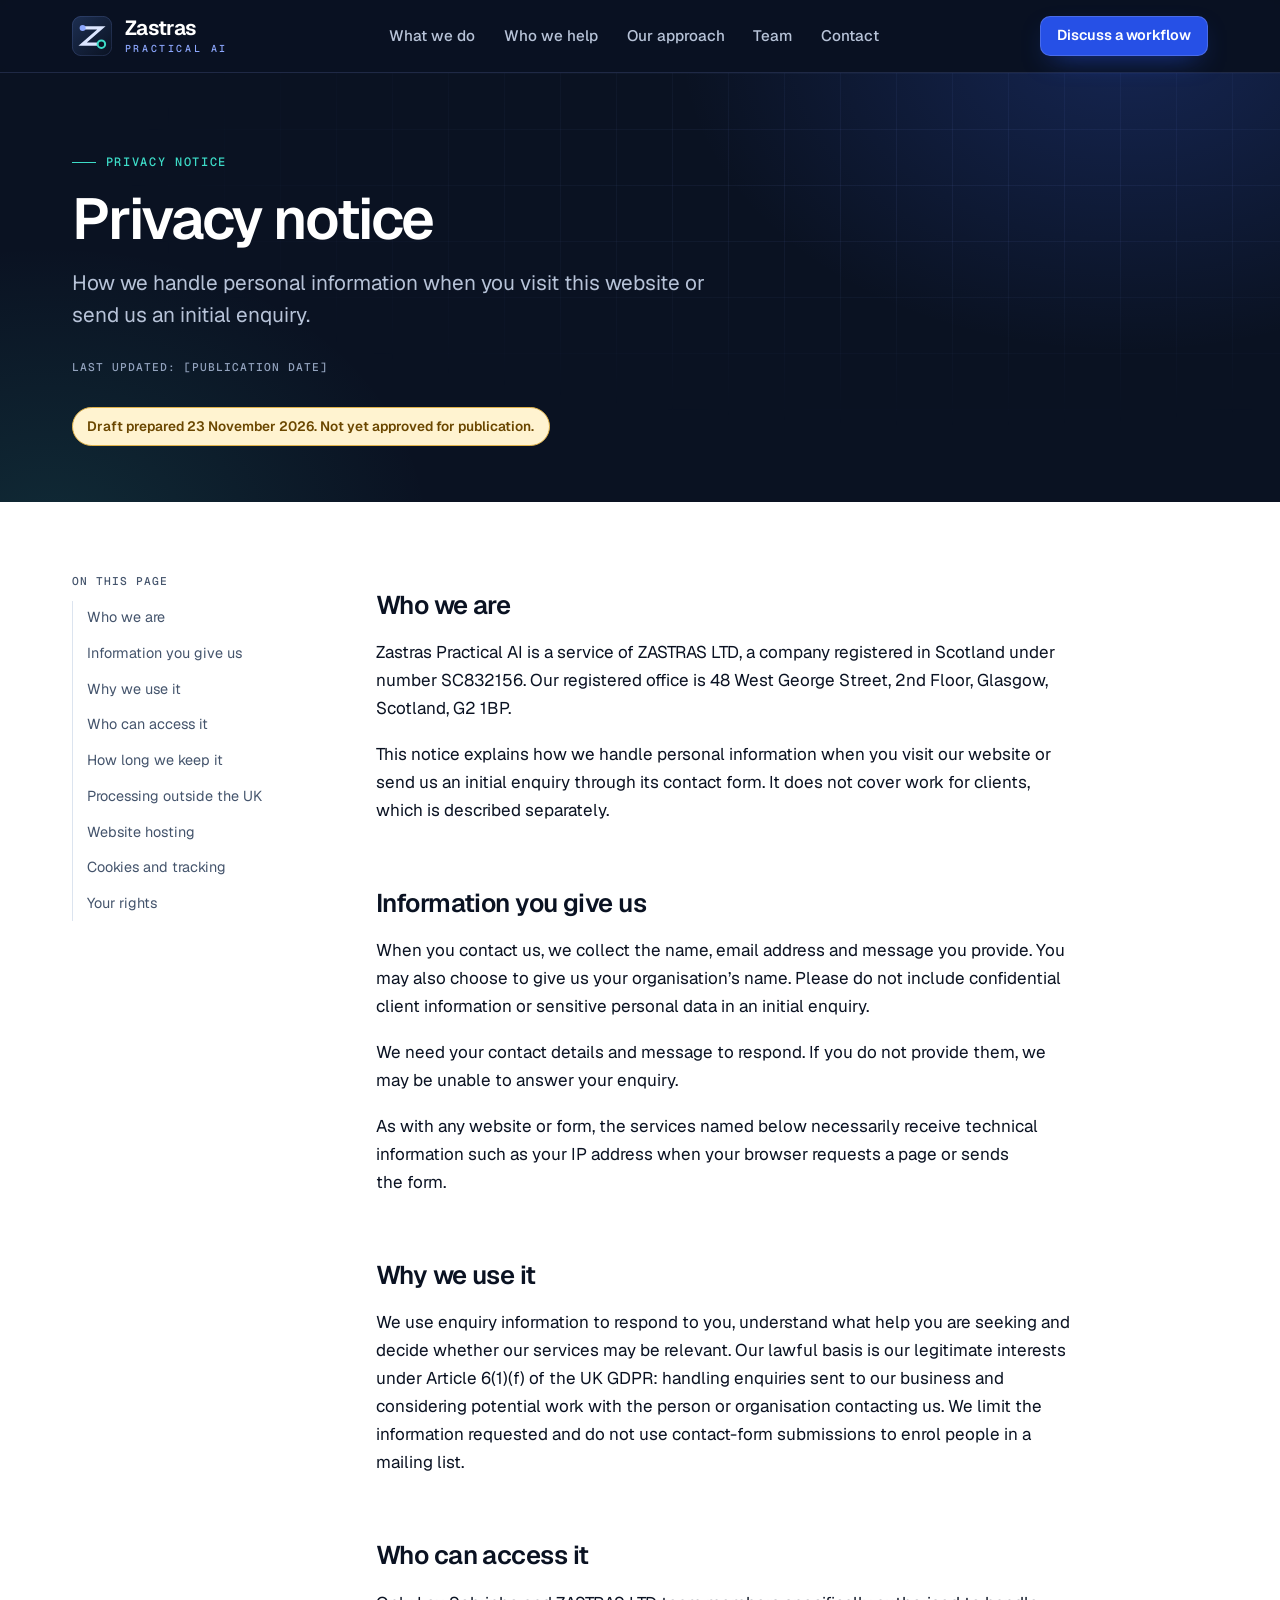
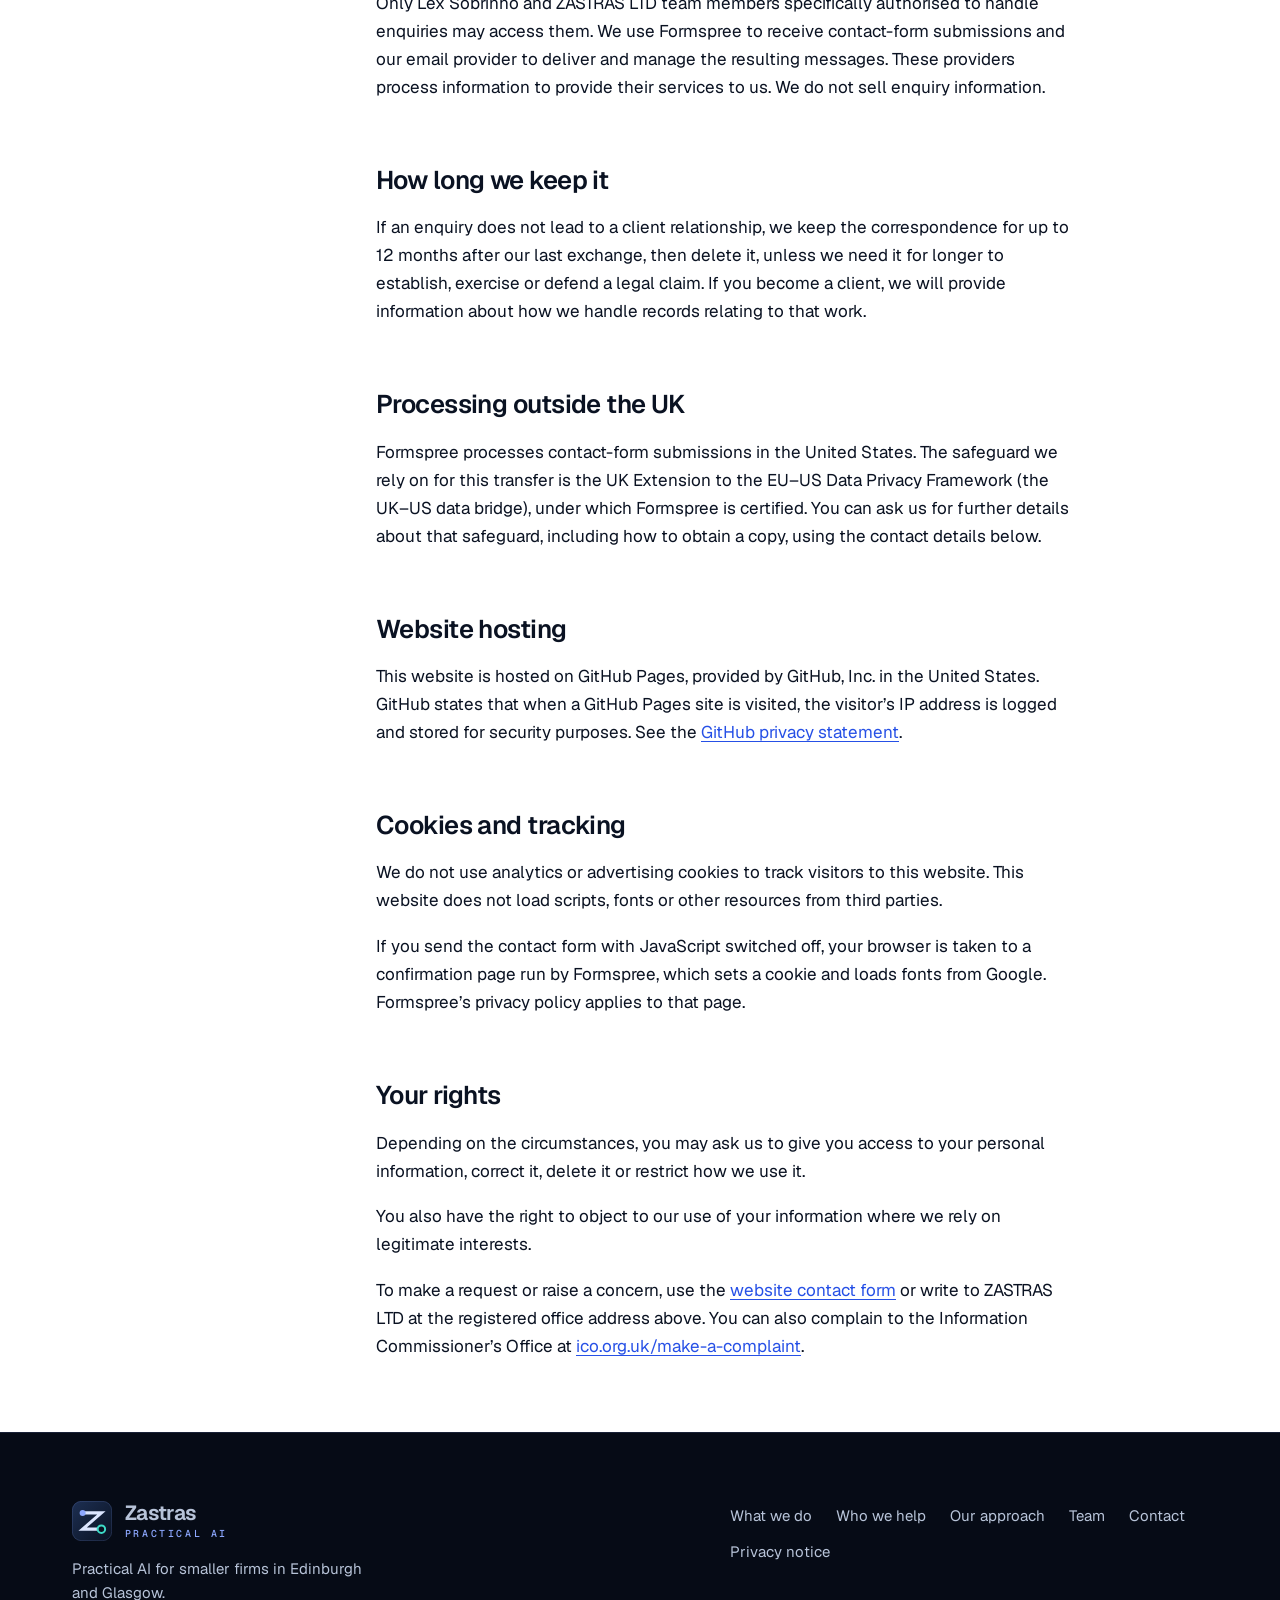
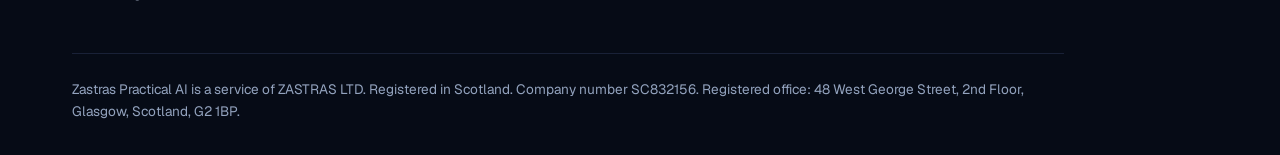
==== site/privacy/index.html @ ea581199 "Privacy notice: remove the review boxes after owner approval The owner approved the website-hosting " ====
<!doctype html>
<html lang="en-GB">
<head>
  <meta charset="utf-8">
  <meta name="viewport" content="width=device-width, initial-scale=1">
  <title>Privacy notice | Zastras Practical AI</title>
  <meta name="description" content="How ZASTRAS LTD, trading as Zastras Practical AI, handles personal information when you visit this website or send an enquiry.">
  <link rel="canonical" href="https://zastras.uk/privacy/">

  <!-- PREVIEW-NOINDEX: temporary. Delete this line (and its twin in ../index.html) at launch. See docs/CUTOVER.md. -->
  <meta name="robots" content="noindex, nofollow">

  <meta name="referrer" content="strict-origin-when-cross-origin">
  <meta name="theme-color" content="#0a1222">

  <link rel="icon" href="../assets/img/favicon.svg" type="image/svg+xml">
  <link rel="icon" href="../favicon.ico" sizes="32x32">
  <link rel="apple-touch-icon" href="../assets/img/apple-touch-icon.png">

  <meta property="og:type" content="website">
  <meta property="og:site_name" content="Zastras Practical AI">
  <meta property="og:locale" content="en_GB">
  <meta property="og:title" content="Privacy notice | Zastras Practical AI">
  <meta property="og:description" content="How we handle the details you send through the website contact form.">
  <meta property="og:url" content="https://zastras.uk/privacy/">
  <meta property="og:image" content="https://zastras.uk/assets/img/og-image.png">
  <meta property="og:image:width" content="1200">
  <meta property="og:image:height" content="630">
  <meta property="og:image:alt" content="Zastras Practical AI: AI that earns its place in your business.">
  <meta name="twitter:card" content="summary_large_image">

  <link rel="preload" href="../assets/fonts/geist-latin-wght.woff2" as="font" type="font/woff2" crossorigin>
  <link rel="stylesheet" href="../assets/css/main.css">
  <script>document.documentElement.classList.add("js");</script>
  <script src="../assets/js/main.js" defer></script>
</head>
<body>
  <svg width="0" height="0" style="position:absolute" aria-hidden="true" focusable="false">
    <defs>
      <linearGradient id="zp-tile" x1="0" y1="0" x2="1" y2="1">
        <stop offset="0" stop-color="#1D2F52"/>
        <stop offset="1" stop-color="#0A1222"/>
      </linearGradient>
    </defs>
    <symbol id="zp-mark" viewBox="0 0 64 64">
      <rect width="64" height="64" rx="15" fill="url(#zp-tile)"/>
      <rect x=".5" y=".5" width="63" height="63" rx="14.5" fill="none" stroke="#8DA8FF" stroke-opacity=".28"/>
      <path d="M17 19H47L17 45H47" fill="none" stroke="#DCE6FF" stroke-width="5" stroke-linejoin="miter"/>
      <circle cx="17" cy="19" r="4.8" fill="#8DA8FF"/>
      <circle cx="47" cy="45" r="6" fill="#0A1222" stroke="#3DDCC8" stroke-width="3.2"/>
    </symbol>
  </svg>

  <a class="skip-link" href="#main">Skip to main content</a>

  <header class="site-header on-dark">
    <div class="container site-header__inner">
      <a class="brand" href="../" aria-label="Zastras Practical AI, home page">
        <svg class="brand__mark" viewBox="0 0 64 64" aria-hidden="true" focusable="false"><use href="#zp-mark"/></svg>
        <span class="brand__text">
          <span class="brand__name">Zastras</span>
          <span class="brand__sub">Practical AI</span>
        </span>
      </a>

      <button class="nav-toggle" type="button" aria-expanded="false" aria-controls="site-nav">
        <span class="nav-toggle__bars" aria-hidden="true"><i></i></span>
        <span>Menu</span>
      </button>

      <nav class="site-nav" id="site-nav" aria-label="Primary">
        <ul>
          <li><a href="../#what-we-do">What we do</a></li>
          <li><a href="../#who-we-help">Who we help</a></li>
          <li><a href="../#approach">Our approach</a></li>
          <li><a href="../#team">Team</a></li>
          <li><a href="../#contact">Contact</a></li>
        </ul>
      </nav>

      <a class="btn btn--primary btn--sm site-header__cta" href="../#contact">Discuss a workflow</a>
    </div>
  </header>

  <main id="main">
    <section class="section section--dark texture page-hero on-dark" aria-labelledby="privacy-title">
      <div class="container page-hero__inner">
        <p class="eyebrow">Privacy notice</p>
        <h1 id="privacy-title">Privacy notice</h1>
        <p class="lead">How we handle personal information when you visit this website or send us an initial enquiry.</p>
        <p class="label">Last updated: [publication date]</p>
        <p class="draft-banner" role="note">Draft prepared 23 November 2026. Not yet approved for publication.</p>
      </div>
    </section>

    <div class="section--white">
      <div class="container prose-wrap">
        <nav class="toc" aria-labelledby="toc-title">
          <p class="label" id="toc-title">On this page</p>
          <ol>
            <li><a href="#who-we-are">Who we are</a></li>
            <li><a href="#information-you-give-us">Information you give us</a></li>
            <li><a href="#why-we-use-it">Why we use it</a></li>
            <li><a href="#who-can-access-it">Who can access it</a></li>
            <li><a href="#how-long-we-keep-it">How long we keep it</a></li>
            <li><a href="#outside-the-uk">Processing outside the UK</a></li>
            <li><a href="#website-hosting">Website hosting</a></li>
            <li><a href="#cookies">Cookies and tracking</a></li>
            <li><a href="#your-rights">Your rights</a></li>
          </ol>
        </nav>

        <div class="prose">
          <h2 id="who-we-are">Who we are</h2>
          <p>Zastras Practical AI is a service of ZASTRAS LTD, a company registered in Scotland under number SC832156. Our registered office is 48 West George Street, 2nd Floor, Glasgow, Scotland, G2 1BP.</p>
          <p>This notice explains how we handle personal information when you visit our website or send us an initial enquiry through its contact form. It does not cover work for clients, which is described separately.</p>

          <h2 id="information-you-give-us">Information you give us</h2>
          <p>When you contact us, we collect the name, email address and message you provide. You may also choose to give us your organisation&rsquo;s name. Please do not include confidential client information or sensitive personal data in an initial enquiry.</p>
          <p>We need your contact details and message to respond. If you do not provide them, we may be unable to answer your enquiry.</p>
          <p>As with any website or form, the services named below necessarily receive technical information such as your IP address when your browser requests a page or sends the form.</p>

          <h2 id="why-we-use-it">Why we use it</h2>
          <p>We use enquiry information to respond to you, understand what help you are seeking and decide whether our services may be relevant. Our lawful basis is our legitimate interests under Article 6(1)(f) of the UK GDPR: handling enquiries sent to our business and considering potential work with the person or organisation contacting us. We limit the information requested and do not use contact-form submissions to enrol people in a mailing list.</p>

          <h2 id="who-can-access-it">Who can access it</h2>
          <p>Only Lex Sobrinho and ZASTRAS LTD team members specifically authorised to handle enquiries may access them. We use Formspree to receive contact-form submissions and our email provider to deliver and manage the resulting messages. These providers process information to provide their services to us. We do not sell enquiry information.</p>

          <h2 id="how-long-we-keep-it">How long we keep it</h2>
          <p>If an enquiry does not lead to a client relationship, we keep the correspondence for up to 12 months after our last exchange, then delete it, unless we need it for longer to establish, exercise or defend a legal claim. If you become a client, we will provide information about how we handle records relating to that work.</p>

          <h2 id="outside-the-uk">Processing outside the UK</h2>
          <p>Formspree processes contact-form submissions in the United States. The safeguard we rely on for this transfer is the UK Extension to the EU&ndash;US Data Privacy Framework (the UK&ndash;US data bridge), under which Formspree is certified. You can ask us for further details about that safeguard, including how to obtain a copy, using the contact details below.</p>

          <h2 id="website-hosting">Website hosting</h2>
          <p>This website is hosted on GitHub Pages, provided by GitHub, Inc. in the United States. GitHub states that when a GitHub Pages site is visited, the visitor&rsquo;s IP address is logged and stored for security purposes. See the <a href="https://docs.github.com/en/site-policy/privacy-policies/github-general-privacy-statement">GitHub privacy statement</a>.</p>

          <h2 id="cookies">Cookies and tracking</h2>
          <p>We do not use analytics or advertising cookies to track visitors to this website. This website does not load scripts, fonts or other resources from third parties.</p>
          <p>If you send the contact form with JavaScript switched off, your browser is taken to a confirmation page run by Formspree, which sets a cookie and loads fonts from Google. Formspree&rsquo;s privacy policy applies to that page.</p>

          <h2 id="your-rights">Your rights</h2>
          <p>Depending on the circumstances, you may ask us to give you access to your personal information, correct it, delete it or restrict how we use it.</p>
          <p>You also have the right to object to our use of your information where we rely on legitimate interests.</p>
          <p>To make a request or raise a concern, use the <a href="../#contact">website contact form</a> or write to ZASTRAS LTD at the registered office address above. You can also complain to the Information Commissioner&rsquo;s Office at <a href="https://ico.org.uk/make-a-complaint/">ico.org.uk/make-a-complaint</a>.</p>
        </div>
      </div>
    </div>
  </main>

  <footer class="site-footer on-dark">
    <div class="container">
      <div class="footer__grid">
        <div class="footer__brand">
          <a class="brand" href="../" aria-label="Zastras Practical AI, home page">
            <svg class="brand__mark" viewBox="0 0 64 64" aria-hidden="true" focusable="false"><use href="#zp-mark"/></svg>
            <span class="brand__text">
              <span class="brand__name">Zastras</span>
              <span class="brand__sub">Practical AI</span>
            </span>
          </a>
          <p class="footer__tag">Practical AI for smaller firms in Edinburgh and Glasgow.</p>
        </div>
        <nav class="footer__nav" aria-label="Footer">
          <ul>
            <li><a href="../#what-we-do">What we do</a></li>
            <li><a href="../#who-we-help">Who we help</a></li>
            <li><a href="../#approach">Our approach</a></li>
            <li><a href="../#team">Team</a></li>
            <li><a href="../#contact">Contact</a></li>
            <li><a href="./" aria-current="page">Privacy notice</a></li>
          </ul>
        </nav>
      </div>
      <p class="footer__legal">Zastras Practical AI is a service of ZASTRAS LTD. Registered in Scotland. Company number SC832156. Registered office: 48 West George Street, 2nd Floor, Glasgow, Scotland, G2 1BP.</p>
    </div>
  </footer>
</body>
</html>
---- site/assets/css/main.css ----
/* ==========================================================================
   Zastras Practical AI — main stylesheet
   One file, no build step. Sections:
   1. Fonts            2. Design tokens     3. Base and typography
   4. Layout           5. Buttons           6. Header and navigation
   7. Hero             8. Section patterns  9. Outcomes
   10. Services        11. Who we help      12. Approach
   13. Team            14. Contact form     15. Footer
   16. Privacy page    17. Utilities        18. Motion, contrast, print
   ========================================================================== */

/* 1. Fonts ---------------------------------------------------------------
   Geist and Geist Mono (SIL Open Font License, see assets/fonts/OFL-*.txt).
   Self-hosted, latin subset, so visitors make no third-party font requests. */
@font-face {
  font-family: "Geist";
  src: url("../fonts/geist-latin-wght.woff2") format("woff2");
  font-weight: 100 900;
  font-style: normal;
  font-display: swap;
  unicode-range: U+0000-00FF, U+0131, U+0152-0153, U+02BB-02BC, U+02C6, U+02DA, U+02DC, U+0304, U+0308, U+0329, U+2000-206F, U+20AC, U+2122, U+2191, U+2193, U+2212, U+2215, U+FEFF, U+FFFD;
}
@font-face {
  font-family: "Geist Mono";
  src: url("../fonts/geist-mono-latin-wght.woff2") format("woff2");
  font-weight: 100 900;
  font-style: normal;
  font-display: swap;
  unicode-range: U+0000-00FF, U+0131, U+0152-0153, U+02BB-02BC, U+02C6, U+02DA, U+02DC, U+0304, U+0308, U+0329, U+2000-206F, U+20AC, U+2122, U+2191, U+2193, U+2212, U+2215, U+FEFF, U+FFFD;
}

/* 2. Design tokens ------------------------------------------------------- */
:root {
  /* Navy and graphite: the dark foundation */
  --navy-950: #060b16;
  --navy-900: #0a1222;
  --navy-800: #0f1a2f;
  --navy-700: #16243d;
  --navy-600: #20324f;

  /* Light surfaces */
  --paper: #f4f7fb;
  --white: #ffffff;
  --line: #dce4ef;          /* hairlines on light */
  --line-strong: #7b8ba5;   /* form control borders: 3.6:1 on white */

  /* Text */
  --ink: #0a1222;           /* on light: 17:1 */
  --ink-muted: #44546c;     /* on light: 7:1 */
  --mist: #b7c3d8;          /* on navy: 10:1 */
  --mist-dim: #93a3be;      /* on navy: 7:1 */

  /* Accents: used sparingly */
  --blue-300: #8da8ff;      /* on navy: 8:1 (text, rings, nodes) */
  --blue-500: #3d6bff;
  --blue-600: #2650e6;      /* white text on it: 6.2:1 */
  --teal-400: #3ddcc8;      /* on navy: 11:1 */
  --teal-700: #0b7a72;      /* on light: 5:1 (text) */
  --violet-400: #9a8cff;    /* gradients only */

  --danger: #b42318;        /* on white: 6.5:1 */
  --success: #0b7a72;
  --amber-bg: #fff3d0;
  --amber-ink: #6b4700;
  --amber-line: #e0b24a;

  /* Type */
  --font-sans: "Geist", ui-sans-serif, system-ui, -apple-system, "Segoe UI", Roboto, "Helvetica Neue", Arial, sans-serif;
  --font-mono: "Geist Mono", ui-monospace, "SF Mono", Menlo, Consolas, monospace;

  --fs-body: 1.0625rem;
  --fs-small: 0.9375rem;
  --fs-label: 0.75rem;
  --fs-h1: clamp(2.45rem, 1.55rem + 4.5vw, 4.6rem);
  --fs-h2: clamp(1.85rem, 1.3rem + 2.4vw, 2.95rem);
  --fs-h3: 1.25rem;
  --fs-lead: clamp(1.1rem, 1rem + 0.5vw, 1.3rem);

  /* Space and shape */
  --container: 76rem;
  --gutter: clamp(1.25rem, 4vw, 2.5rem);
  --section-y: clamp(4rem, 8.5vw, 7.25rem);
  --radius-sm: 10px;
  --radius: 16px;
  --radius-lg: 22px;
  --header-h: 4.5rem;

  --shadow-card: 0 1px 2px rgba(10, 18, 34, 0.05), 0 18px 40px -22px rgba(10, 18, 34, 0.22);
  --focus: var(--blue-600);
}

/* 3. Base and typography ------------------------------------------------- */
*,
*::before,
*::after { box-sizing: border-box; }

html {
  -webkit-text-size-adjust: 100%;
  text-size-adjust: 100%;
  scroll-behavior: smooth;
  scroll-padding-top: calc(var(--header-h) + 1rem);
  color-scheme: light;
}

body {
  margin: 0;
  font-family: var(--font-sans);
  font-size: var(--fs-body);
  line-height: 1.65;
  color: var(--ink);
  background: var(--navy-900); /* dark underlay so the sticky header always sits on navy */
  font-feature-settings: "ss01" 0, "cv11" 1;
  -webkit-font-smoothing: antialiased;
  -moz-osx-font-smoothing: grayscale;
  text-rendering: optimizeLegibility;
}

h1, h2, h3, h4 { margin: 0; font-weight: 600; text-wrap: balance; }
h1 { font-size: var(--fs-h1); line-height: 1.02; letter-spacing: -0.038em; }
h2 { font-size: var(--fs-h2); line-height: 1.08; letter-spacing: -0.03em; }
h3 { font-size: var(--fs-h3); line-height: 1.3; letter-spacing: -0.012em; }
p { margin: 0; text-wrap: pretty; }
p + p { margin-top: 1em; }
ul, ol { margin: 0; padding: 0; list-style: none; }
img, svg { display: block; max-width: 100%; }
img { height: auto; }

a {
  color: var(--blue-600);
  text-decoration-thickness: 0.08em;
  text-underline-offset: 0.2em;
}
a:hover { text-decoration-thickness: 0.14em; }

:focus-visible {
  outline: 3px solid var(--focus);
  outline-offset: 3px;
  border-radius: 4px;
}
/* On dark surfaces the focus ring switches to the light blue */
.on-dark { --focus: var(--blue-300); }

::selection { background: rgba(61, 107, 255, 0.28); }

.eyebrow {
  display: inline-flex;
  align-items: center;
  gap: 0.6rem;
  font-family: var(--font-mono);
  font-size: var(--fs-label);
  font-weight: 500;
  letter-spacing: 0.14em;
  text-transform: uppercase;
  color: var(--teal-700);
}
.eyebrow::before {
  content: "";
  width: 1.5rem;
  height: 1px;
  background: currentColor;
}
.on-dark .eyebrow { color: var(--teal-400); }

.lead {
  font-size: var(--fs-lead);
  line-height: 1.55;
  color: var(--ink-muted);
  max-width: 40rem;
}
.on-dark .lead { color: var(--mist); }

.label {
  font-family: var(--font-mono);
  font-size: 0.7rem;
  font-weight: 500;
  line-height: 1.4;
  letter-spacing: 0.09em;
  text-transform: uppercase;
  color: var(--ink-muted);
}
.on-dark .label { color: var(--mist-dim); }

/* 4. Layout -------------------------------------------------------------- */
.container {
  width: 100%;
  max-width: var(--container);
  margin-inline: auto;
  padding-inline: var(--gutter);
}

.section { position: relative; padding-block: var(--section-y); }
.section--paper { background: var(--paper); }
.section--white { background: var(--white); }
.section--dark { background: var(--navy-900); color: var(--white); }
.section--deep { background: var(--navy-950); color: var(--white); }

.section__head { display: grid; gap: 1.1rem; max-width: 46rem; margin-bottom: clamp(2.25rem, 5vw, 3.75rem); }
.section__head .lead { margin-top: 0.15rem; }

/* Structured-information texture: a faint grid that fades out */
.texture { isolation: isolate; overflow: hidden; }
.texture::before {
  content: "";
  position: absolute;
  inset: 0;
  z-index: -1;
  background-image:
    linear-gradient(rgba(141, 168, 255, 0.07) 1px, transparent 1px),
    linear-gradient(90deg, rgba(141, 168, 255, 0.07) 1px, transparent 1px);
  background-size: 56px 56px;
  -webkit-mask-image: radial-gradient(ellipse 85% 75% at 75% 25%, #000 15%, transparent 78%);
  mask-image: radial-gradient(ellipse 85% 75% at 75% 25%, #000 15%, transparent 78%);
}
.texture::after {
  content: "";
  position: absolute;
  inset: 0;
  z-index: -1;
  background:
    radial-gradient(40rem 28rem at 88% -8%, rgba(61, 107, 255, 0.22), transparent 70%),
    radial-gradient(34rem 26rem at 4% 108%, rgba(61, 220, 200, 0.12), transparent 70%);
  pointer-events: none;
}

/* 5. Buttons ------------------------------------------------------------- */
.btn {
  display: inline-flex;
  align-items: center;
  justify-content: center;
  gap: 0.6rem;
  min-height: 3rem;
  padding: 0.6rem 1.4rem;
  border: 1px solid transparent;
  border-radius: 12px;
  font: inherit;
  font-size: 0.975rem;
  font-weight: 600;
  line-height: 1.2;
  letter-spacing: -0.005em;
  text-decoration: none;
  cursor: pointer;
  transition: background-color 0.18s ease, border-color 0.18s ease, transform 0.18s ease, box-shadow 0.18s ease;
}
.btn svg { width: 1.1em; height: 1.1em; flex: none; transition: transform 0.18s ease; }
.btn:hover svg { transform: translateX(3px); }

.btn--primary {
  color: var(--white);
  background: var(--blue-600);
  border-color: rgba(255, 255, 255, 0.16);
  box-shadow: 0 10px 28px -12px rgba(38, 80, 230, 0.8);
}
.btn--primary:hover { background: #3260f2; text-decoration: none; }
.btn--primary:active { transform: translateY(1px); }

.btn--ghost {
  color: var(--white);
  background: rgba(255, 255, 255, 0.04);
  border-color: rgba(183, 195, 216, 0.38);
}
.btn--ghost:hover { background: rgba(255, 255, 255, 0.1); border-color: rgba(183, 195, 216, 0.6); text-decoration: none; }

.btn--sm { min-height: 2.5rem; padding: 0.4rem 1rem; font-size: 0.9rem; border-radius: 10px; }
.btn--block { width: 100%; }

.btn[aria-disabled="true"] { opacity: 0.7; cursor: progress; }
.btn[aria-disabled="true"]:hover svg { transform: none; }

/* 6. Header and navigation ----------------------------------------------- */
.skip-link {
  position: absolute;
  left: 1rem;
  top: -4rem;
  z-index: 100;
  padding: 0.75rem 1.1rem;
  border-radius: 10px;
  background: var(--white);
  color: var(--ink);
  font-weight: 600;
  text-decoration: none;
  transition: top 0.15s ease;
}
.skip-link:focus { top: 1rem; }

.site-header {
  position: sticky;
  top: 0;
  z-index: 50;
  background: rgba(10, 18, 34, 0.92);
  -webkit-backdrop-filter: saturate(150%) blur(14px);
  backdrop-filter: saturate(150%) blur(14px);
  border-bottom: 1px solid rgba(141, 168, 255, 0.16);
  color: var(--white);
}
.site-header__inner {
  display: flex;
  align-items: center;
  justify-content: space-between;
  gap: 1rem;
  min-height: var(--header-h);
}

.brand {
  display: inline-flex;
  align-items: center;
  gap: 0.8rem;
  color: var(--white);
  text-decoration: none;
}
.brand:hover { text-decoration: none; }
.brand__mark { width: 2.5rem; height: 2.5rem; flex: none; }
.brand__text { display: grid; line-height: 1; }
.brand__name { font-size: 1.28rem; font-weight: 650; letter-spacing: -0.03em; }
.brand__sub {
  margin-top: 0.32rem;
  font-family: var(--font-mono);
  font-size: 0.625rem;
  font-weight: 500;
  letter-spacing: 0.26em;
  text-transform: uppercase;
  color: var(--blue-300);
}

.site-nav ul { display: flex; align-items: center; gap: 0.2rem; }
.site-nav a {
  position: relative;
  display: block;
  padding: 0.55rem 0.8rem;
  border-radius: 8px;
  font-size: 0.95rem;
  font-weight: 500;
  color: var(--mist);
  text-decoration: none;
  transition: color 0.15s ease;
}
.site-nav a:hover { color: var(--white); }
.site-nav a[aria-current="true"] { color: var(--white); }
.site-nav a[aria-current="true"]::after {
  content: "";
  position: absolute;
  left: 0.8rem;
  right: 0.8rem;
  bottom: 0.2rem;
  height: 2px;
  border-radius: 2px;
  background: linear-gradient(90deg, var(--blue-300), var(--teal-400));
}


.nav-toggle {
  display: none;
  align-items: center;
  gap: 0.55rem;
  min-height: 2.5rem;
  padding: 0.4rem 0.85rem;
  border: 1px solid rgba(183, 195, 216, 0.38);
  border-radius: 10px;
  background: transparent;
  color: var(--white);
  font: inherit;
  font-size: 0.9rem;
  font-weight: 600;
  cursor: pointer;
}
.nav-toggle__bars { position: relative; width: 1.05rem; height: 0.75rem; }
.nav-toggle__bars::before,
.nav-toggle__bars::after,
.nav-toggle__bars i {
  content: "";
  position: absolute;
  left: 0;
  right: 0;
  height: 2px;
  border-radius: 2px;
  background: currentColor;
  transition: transform 0.2s ease, opacity 0.2s ease, top 0.2s ease;
}
.nav-toggle__bars::before { top: 0; }
.nav-toggle__bars i { top: calc(50% - 1px); }
.nav-toggle__bars::after { top: calc(100% - 2px); }
.nav-toggle[aria-expanded="true"] .nav-toggle__bars::before { top: calc(50% - 1px); transform: rotate(45deg); }
.nav-toggle[aria-expanded="true"] .nav-toggle__bars::after { top: calc(50% - 1px); transform: rotate(-45deg); }
.nav-toggle[aria-expanded="true"] .nav-toggle__bars i { opacity: 0; }

@media (max-width: 62rem) {
  .site-header__cta { display: none; }

  /* Without JavaScript the navigation simply wraps beneath the brand */
  .site-header__inner { flex-wrap: wrap; padding-block: 0.6rem; }
  .site-nav { order: 3; width: 100%; }
  .site-nav ul { flex-wrap: wrap; gap: 0 0.1rem; margin-inline: -0.8rem; }

  /* With JavaScript the navigation becomes a menu */
  .js .site-header__inner { flex-wrap: nowrap; padding-block: 0; }
  .js .nav-toggle { display: inline-flex; margin-left: auto; }
  .js .site-nav {
    position: absolute;
    top: 100%;
    left: 0;
    right: 0;
    width: auto;
    padding: 0.5rem var(--gutter) 1.25rem;
    background: var(--navy-900);
    border-bottom: 1px solid rgba(141, 168, 255, 0.2);
    box-shadow: 0 30px 60px -30px rgba(0, 0, 0, 0.7);
  }
  .js .site-nav[hidden] { display: none; }
  .js .site-nav ul { flex-direction: column; align-items: stretch; margin: 0; gap: 0; }
  .js .site-nav a { padding: 0.9rem 0.25rem; font-size: 1.05rem; border-bottom: 1px solid rgba(141, 168, 255, 0.12); border-radius: 0; }
  .js .site-nav li:last-child a { border-bottom: 0; }
  .js .site-nav a[aria-current="true"]::after { left: 0.25rem; right: auto; width: 1.5rem; bottom: 0.55rem; }
}

/* 7. Hero ----------------------------------------------------------------- */
.hero { padding-block: clamp(3.5rem, 8vw, 6.5rem) clamp(3.5rem, 8vw, 6rem); }
.hero__grid {
  display: grid;
  gap: clamp(2.5rem, 6vw, 4.5rem);
  align-items: center;
}
@media (min-width: 62rem) {
  .hero__grid { grid-template-columns: minmax(0, 1.12fr) minmax(0, 0.88fr); }
}
.hero__copy { display: grid; gap: 1.6rem; justify-items: start; }
.hero h1 .accent {
  background: linear-gradient(95deg, var(--blue-300) 0%, var(--teal-400) 100%);
  -webkit-background-clip: text;
  background-clip: text;
  -webkit-text-fill-color: transparent;
  color: transparent;
}
.hero .lead { max-width: 36rem; }
.hero__actions { display: flex; flex-wrap: wrap; gap: 0.85rem; margin-top: 0.4rem; }

.principles {
  display: flex;
  flex-wrap: wrap;
  gap: 0.6rem 1.25rem;
  margin-top: 0.6rem;
  padding-top: 1.5rem;
  border-top: 1px solid rgba(141, 168, 255, 0.16);
  width: 100%;
}
.principles li {
  display: inline-flex;
  align-items: center;
  gap: 0.55rem;
  font-family: var(--font-mono);
  font-size: 0.74rem;
  letter-spacing: 0.02em;
  color: var(--mist);
}
.principles li::before {
  content: "";
  width: 0.45rem;
  height: 0.45rem;
  border-radius: 50%;
  background: var(--teal-400);
  box-shadow: 0 0 0 3px rgba(61, 220, 200, 0.18);
}

/* Illustrative workflow panel */
.flow-card {
  position: relative;
  padding: clamp(1.25rem, 3vw, 1.9rem);
  border-radius: var(--radius-lg);
  border: 1px solid rgba(141, 168, 255, 0.22);
  background: linear-gradient(160deg, rgba(32, 50, 79, 0.62), rgba(15, 26, 47, 0.78));
  box-shadow: 0 40px 80px -40px rgba(0, 0, 0, 0.8), inset 0 1px 0 rgba(255, 255, 255, 0.06);
}
.flow-card__head {
  display: flex;
  align-items: center;
  justify-content: space-between;
  gap: 1rem;
  margin-bottom: 1.4rem;
}
.flow-card__dots { display: inline-flex; gap: 0.35rem; }
.flow-card__dots i { width: 0.5rem; height: 0.5rem; border-radius: 50%; background: rgba(183, 195, 216, 0.3); }

.flow-wrap { position: relative; }
.flow { position: relative; display: grid; gap: 0.85rem; }
.flow__item {
  position: relative;
  display: grid;
  grid-template-columns: 2.4rem 1fr;
  gap: 1rem;
  align-items: start;
  padding: 0.85rem 1rem 0.85rem 0.55rem;
  border: 1px solid transparent;
  border-radius: 14px;
}
.flow__node {
  position: relative;
  z-index: 1;
  display: grid;
  place-items: center;
  width: 2.4rem;
  height: 2.4rem;
  border-radius: 50%;
  background: var(--navy-800);
  border: 2px solid var(--blue-300);
  font-family: var(--font-mono);
  font-size: 0.8rem;
  font-weight: 500;
  color: var(--blue-300);
}
/* Connector from each step's node to the next */
.flow__item:not(:last-child)::before {
  content: "";
  position: absolute;
  left: calc(0.55rem + 1.2rem - 1px);
  top: 3.25rem;
  bottom: -1.7rem;
  width: 2px;
  background: linear-gradient(180deg, var(--blue-300), rgba(141, 168, 255, 0.35));
  transform-origin: top;
}
.flow__item--check:not(:last-child)::before { background: linear-gradient(180deg, var(--teal-400), rgba(61, 220, 200, 0.35)); }
.flow__title { font-size: 1rem; font-weight: 600; letter-spacing: -0.01em; display: flex; flex-wrap: wrap; align-items: center; gap: 0.5rem; }
.flow__text { margin-top: 0.2rem; font-size: 0.9rem; line-height: 1.5; color: var(--mist); }
.flow__tag {
  font-family: var(--font-mono);
  font-size: 0.66rem;
  font-weight: 500;
  letter-spacing: 0.1em;
  text-transform: uppercase;
  padding: 0.18rem 0.5rem;
  border-radius: 999px;
  color: var(--navy-900);
  background: var(--teal-400);
}
.flow__item--check {
  background: rgba(61, 220, 200, 0.07);
  border-color: rgba(61, 220, 200, 0.45);
}
.flow__item--check .flow__node { border-color: var(--teal-400); color: var(--teal-400); box-shadow: 0 0 0 5px rgba(61, 220, 200, 0.14); }
.flow-card__foot {
  margin-top: 1.3rem;
  padding-top: 1rem;
  border-top: 1px solid rgba(141, 168, 255, 0.16);
  font-size: 0.82rem;
  line-height: 1.5;
  color: var(--mist-dim);
}

/* 8. Section patterns ---------------------------------------------------- */
.statement { padding-block: clamp(3.25rem, 7vw, 5.5rem) clamp(1rem, 2vw, 1.5rem); background: var(--paper); }
.statement__inner {
  display: grid;
  gap: 1.5rem;
  padding-left: clamp(1.25rem, 3vw, 2.25rem);
  border-left: 3px solid transparent;
  border-image: linear-gradient(180deg, var(--blue-600), var(--teal-400)) 1;
}
.statement__text {
  max-width: 52rem;
  font-size: clamp(1.6rem, 1.1rem + 2.1vw, 2.65rem);
  font-weight: 600;
  line-height: 1.16;
  letter-spacing: -0.028em;
  text-wrap: balance;
}
.statement__sub { max-width: 40rem; color: var(--ink-muted); font-size: var(--fs-lead); line-height: 1.55; }

.card {
  position: relative;
  display: flex;
  flex-direction: column;
  background: var(--white);
  border: 1px solid var(--line);
  border-radius: var(--radius);
  padding: clamp(1.4rem, 2.5vw, 1.9rem);
  box-shadow: var(--shadow-card);
}
.card::before {
  content: "";
  position: absolute;
  left: 1.5rem;
  right: 1.5rem;
  top: -1px;
  height: 2px;
  border-radius: 0 0 2px 2px;
  background: linear-gradient(90deg, var(--blue-600), var(--teal-400));
}

.icon-tile {
  display: grid;
  place-items: center;
  width: 2.9rem;
  height: 2.9rem;
  flex: none;
  border-radius: 12px;
  color: var(--blue-600);
  background: linear-gradient(145deg, #eaf0ff, #e3f8f5);
  border: 1px solid #d3def5;
}
.icon-tile svg { width: 1.5rem; height: 1.5rem; }

.note {
  display: flex;
  gap: 1rem;
  align-items: flex-start;
  margin-top: clamp(1.75rem, 4vw, 2.5rem);
  padding: 1.25rem 1.5rem;
  border-radius: var(--radius);
  background: var(--white);
  border: 1px solid var(--line);
  border-left: 4px solid var(--blue-600);
  color: var(--ink-muted);
  font-size: var(--fs-small);
  line-height: 1.6;
}
.note strong { color: var(--ink); font-weight: 600; }
.note svg { width: 1.4rem; height: 1.4rem; flex: none; margin-top: 0.1rem; color: var(--blue-600); }

/* 9. Outcomes ------------------------------------------------------------- */
.outcomes { display: grid; gap: 1.25rem; grid-template-columns: 1fr; }
@media (min-width: 40rem) { .outcomes { grid-template-columns: repeat(2, 1fr); } }
@media (min-width: 72rem) { .outcomes { grid-template-columns: repeat(4, 1fr); gap: 1.1rem; } }

.outcome h3 { margin-top: 1.25rem; }
.outcome__meaning { margin-top: 0.5rem; color: var(--ink-muted); font-size: var(--fs-small); line-height: 1.55; }
.outcome__example {
  margin-top: 1.25rem;
  padding-top: 1.1rem;
  border-top: 1px dashed var(--line-strong);
  display: grid;
  gap: 0.45rem;
}
.outcome__example p { font-size: var(--fs-small); line-height: 1.55; }
.outcome__check { margin-top: auto; padding-top: 1.1rem; display: grid; gap: 0.35rem; }
.outcome__check p { font-size: 0.875rem; line-height: 1.5; color: var(--ink-muted); }
.outcome__check .label { color: var(--teal-700); }

/* 10. Services ------------------------------------------------------------ */
.services { display: grid; gap: 1.25rem; counter-reset: service; }
@media (min-width: 62rem) { .services { grid-template-columns: repeat(3, 1fr); gap: 1.75rem; } }

.service {
  position: relative;
  display: flex;
  flex-direction: column;
  gap: 1rem;
  padding: clamp(1.5rem, 3vw, 2.1rem);
  border-radius: var(--radius);
  border: 1px solid rgba(141, 168, 255, 0.2);
  background: linear-gradient(170deg, rgba(32, 50, 79, 0.5), rgba(15, 26, 47, 0.7));
}
.service__num {
  font-family: var(--font-mono);
  font-size: 0.8rem;
  font-weight: 500;
  letter-spacing: 0.14em;
  color: var(--blue-300);
}
.service h3 { font-size: 1.4rem; letter-spacing: -0.02em; }
.service p { color: var(--mist); font-size: var(--fs-small); line-height: 1.6; }
.service__out {
  margin-top: auto;
  padding-top: 1.1rem;
  border-top: 1px solid rgba(141, 168, 255, 0.18);
  display: grid;
  gap: 0.35rem;
}
.service__out p { color: var(--white); font-size: 0.95rem; }
@media (min-width: 62rem) { .service__out p:not(.label) { min-height: 3.1em; } }

/* Arrow connecting the three services on wide screens */
@media (min-width: 62rem) {
  .service:not(:last-child)::after {
    content: "";
    position: absolute;
    top: 3.15rem;
    right: -1.75rem;
    width: 1.75rem;
    height: 2px;
    background: linear-gradient(90deg, var(--blue-300), var(--teal-400));
  }
  .service:not(:last-child)::before {
    content: "";
    position: absolute;
    top: calc(3.15rem - 4px);
    right: -1.75rem;
    width: 9px;
    height: 9px;
    border-top: 2px solid var(--teal-400);
    border-right: 2px solid var(--teal-400);
    transform: translateX(-1px) rotate(45deg);
    transform-origin: center;
    z-index: 1;
    margin-right: 1px;
  }
}

.capabilities { margin-top: clamp(2.25rem, 5vw, 3.25rem); display: grid; gap: 1rem; }
.chips { display: flex; flex-wrap: wrap; gap: 0.6rem; }
.chip {
  padding: 0.5rem 0.95rem;
  border-radius: 999px;
  border: 1px solid rgba(141, 168, 255, 0.28);
  background: rgba(141, 168, 255, 0.07);
  font-size: 0.9rem;
  color: var(--white);
}

/* 11. Who we help --------------------------------------------------------- */
.sectors { display: grid; gap: 1.25rem; grid-template-columns: 1fr; }
@media (min-width: 40rem) { .sectors { grid-template-columns: repeat(2, 1fr); } }
@media (min-width: 66rem) { .sectors { grid-template-columns: repeat(3, 1fr); gap: 1.4rem; } }
.sector__top { display: flex; align-items: center; gap: 0.9rem; }
.sector h3 { font-size: 1.2rem; }
.sector__body { margin-top: 1.1rem; }
.sector__body p { font-size: var(--fs-small); line-height: 1.6; color: var(--ink-muted); }

/* 12. Approach ------------------------------------------------------------ */
.approach { display: grid; gap: clamp(2.5rem, 6vw, 4rem); }
@media (min-width: 62rem) {
  .approach { grid-template-columns: minmax(0, 0.8fr) minmax(0, 1.2fr); align-items: start; }
  .approach__intro { position: sticky; top: calc(var(--header-h) + 2rem); }
}
.approach__intro { display: grid; gap: 1.2rem; }
.throughout {
  margin-top: 0.75rem;
  padding: 1.25rem 1.4rem;
  border-radius: var(--radius);
  border: 1px solid rgba(61, 220, 200, 0.35);
  background: rgba(61, 220, 200, 0.06);
  color: var(--mist);
  font-size: var(--fs-small);
  line-height: 1.6;
}
.throughout strong { color: var(--white); font-weight: 600; }

.steps { position: relative; counter-reset: step; display: grid; gap: 0; }
.step {
  position: relative;
  display: grid;
  grid-template-columns: 3rem 1fr;
  gap: 1.25rem;
  padding-bottom: 1.9rem;
  counter-increment: step;
}
.step:last-child { padding-bottom: 0; }
.step::before {
  content: "";
  position: absolute;
  left: 1.5rem;
  top: 3rem;
  bottom: 0;
  width: 2px;
  margin-left: -1px;
  background: linear-gradient(180deg, rgba(141, 168, 255, 0.45), rgba(141, 168, 255, 0.12));
}
.step:last-child::before { display: none; }
.step__num {
  position: relative;
  display: grid;
  place-items: center;
  width: 3rem;
  height: 3rem;
  border-radius: 50%;
  border: 2px solid var(--blue-300);
  background: var(--navy-900);
  font-family: var(--font-mono);
  font-size: 0.95rem;
  font-weight: 500;
  color: var(--blue-300);
}
.step__num::before { content: counter(step, decimal-leading-zero); }
.step:last-child .step__num { border-color: var(--teal-400); color: var(--teal-400); }
.step h3 { padding-top: 0.55rem; font-size: 1.2rem; }
.step p { margin-top: 0.35rem; color: var(--mist); font-size: var(--fs-small); line-height: 1.6; max-width: 34rem; }

/* 13. Team ---------------------------------------------------------------- */
.team { display: grid; gap: 1.5rem; grid-template-columns: 1fr; align-items: stretch; }
@media (min-width: 56rem) { .team { grid-template-columns: repeat(2, 1fr); gap: 1.75rem; } }

.profile { padding: 0; overflow: hidden; }
.profile::before { z-index: 2; left: 0; right: 0; top: 0; height: 3px; border-radius: 0; }
.portrait {
  position: relative;
  margin: 0;
  aspect-ratio: 6 / 5;
  background: #dfe7f2;
  overflow: hidden;
}
.portrait img {
  width: 100%;
  height: 100%;
  object-fit: cover;
  object-position: var(--portrait-pos, 50% 25%);
}
.profile__body { display: flex; flex-direction: column; flex: 1; padding: clamp(1.5rem, 3vw, 2.1rem); }
.profile h3 { font-size: 1.65rem; letter-spacing: -0.025em; }
.profile__role {
  margin-top: 0.4rem;
  font-family: var(--font-mono);
  font-size: 0.8rem;
  font-weight: 500;
  letter-spacing: 0.08em;
  text-transform: uppercase;
  color: var(--teal-700);
}
.profile__bio { margin-top: 1.25rem; display: grid; gap: 1rem; color: var(--ink-muted); }
.profile__bio p { margin: 0; }
.profile__footnote {
  margin-top: auto;
  padding-top: 1.25rem;
  font-size: 0.85rem;
  line-height: 1.55;
  color: var(--ink-muted);
}
.profile__bio + .profile__footnote { margin-top: 1.5rem; }
.profile__footnote > span { display: block; padding-top: 1rem; border-top: 1px solid var(--line); }

/* 14. Contact form -------------------------------------------------------- */
.contact { display: grid; gap: clamp(2.25rem, 5vw, 4rem); align-items: start; }
@media (min-width: 62rem) { .contact { grid-template-columns: minmax(0, 0.9fr) minmax(0, 1.1fr); } }
.contact__intro { display: grid; gap: 1.4rem; justify-items: start; }

.next-steps { display: grid; gap: 0.9rem; counter-reset: next; margin-top: 0.4rem; }
.next-steps li {
  display: grid;
  grid-template-columns: 1.9rem 1fr;
  gap: 0.9rem;
  align-items: start;
  color: var(--mist);
  font-size: var(--fs-small);
  line-height: 1.55;
  counter-increment: next;
}
.next-steps li::before {
  content: counter(next);
  display: grid;
  place-items: center;
  width: 1.9rem;
  height: 1.9rem;
  border-radius: 50%;
  border: 1px solid rgba(141, 168, 255, 0.5);
  font-family: var(--font-mono);
  font-size: 0.78rem;
  color: var(--blue-300);
}

.callout {
  display: flex;
  gap: 0.9rem;
  align-items: flex-start;
  padding: 1.1rem 1.25rem;
  border-radius: var(--radius);
  border: 1px solid rgba(61, 220, 200, 0.4);
  background: rgba(61, 220, 200, 0.07);
  color: var(--white);
  font-size: var(--fs-small);
  line-height: 1.55;
}
.callout svg { width: 1.4rem; height: 1.4rem; flex: none; margin-top: 0.1rem; color: var(--teal-400); }
.callout p + p { margin-top: 0.5rem; }
.callout a { color: var(--blue-300); }

.form-card {
  position: relative;
  padding: clamp(1.4rem, 3.5vw, 2.4rem);
  border-radius: var(--radius-lg);
  background: var(--paper);
  color: var(--ink);
  box-shadow: 0 40px 80px -40px rgba(0, 0, 0, 0.75);
  --focus: var(--blue-600);
}
.form-card h3 { font-size: 1.35rem; letter-spacing: -0.02em; }
.form-card__intro { margin-top: 0.35rem; font-size: var(--fs-small); color: var(--ink-muted); }

.form { display: grid; gap: 1.25rem; margin-top: 1.5rem; }
.field { display: grid; gap: 0.45rem; }
.field label { font-weight: 600; font-size: 0.95rem; letter-spacing: -0.005em; }
.field .req { color: var(--danger); margin-left: 0.15rem; }
.field .opt { font-weight: 400; color: var(--ink-muted); }
.field .hint { font-size: 0.85rem; line-height: 1.45; color: var(--ink-muted); }

.input {
  width: 100%;
  min-height: 3rem;
  padding: 0.7rem 0.9rem;
  border: 1.5px solid var(--line-strong);
  border-radius: var(--radius-sm);
  background: var(--white);
  color: var(--ink);
  font: inherit;
  font-size: 1rem;
  line-height: 1.4;
  transition: border-color 0.15s ease, box-shadow 0.15s ease;
}
textarea.input { min-height: 9.5rem; resize: vertical; }
.input:hover { border-color: var(--ink-muted); }
.input:focus-visible {
  outline: 3px solid var(--focus);
  outline-offset: 2px;
  border-color: var(--blue-600);
  border-radius: var(--radius-sm);
}
.input[aria-invalid="true"] { border-color: var(--danger); border-width: 2px; }

.field__error {
  display: none;
  align-items: flex-start;
  gap: 0.45rem;
  font-size: 0.875rem;
  font-weight: 500;
  line-height: 1.4;
  color: var(--danger);
}
.field__error::before {
  content: "!";
  display: grid;
  place-items: center;
  flex: none;
  width: 1.1rem;
  height: 1.1rem;
  margin-top: 0.05rem;
  border-radius: 50%;
  background: var(--danger);
  color: var(--white);
  font-size: 0.72rem;
  font-weight: 700;
  line-height: 1;
}
.field__error.is-visible { display: flex; }

/* Honeypot: present in the DOM for bots, invisible and unreachable for people */
.hp { position: absolute !important; left: -10000px; top: auto; width: 1px; height: 1px; overflow: hidden; }

.form__actions { display: grid; gap: 0.9rem; margin-top: 0.25rem; }
.form__small { font-size: 0.85rem; line-height: 1.5; color: var(--ink-muted); }
.form__small a { color: var(--blue-600); }

.form-status { font-size: 0.95rem; line-height: 1.5; }
.form-status:empty { display: none; }
.form-status.is-error {
  padding: 0.9rem 1.1rem;
  border-radius: var(--radius-sm);
  background: #fdecea;
  border: 1px solid #f1b5af;
  color: #7a1b12;
  font-weight: 500;
}
.form-status.is-info {
  padding: 0.9rem 1.1rem;
  border-radius: var(--radius-sm);
  background: #e8efff;
  border: 1px solid #c3d3fb;
  color: #1c3a8a;
  font-weight: 500;
}

.success {
  display: grid;
  gap: 0.9rem;
  justify-items: start;
  padding: 0.25rem 0;
}
.success[hidden] { display: none; }
.success__icon {
  display: grid;
  place-items: center;
  width: 3rem;
  height: 3rem;
  border-radius: 50%;
  background: #dcf5f1;
  color: var(--success);
}
.success__icon svg { width: 1.6rem; height: 1.6rem; }
.success h3:focus { outline: none; }
.success p { color: var(--ink-muted); font-size: var(--fs-small); }
.btn--outline {
  color: var(--ink);
  background: var(--white);
  border-color: var(--line-strong);
}
.btn--outline:hover { border-color: var(--ink); text-decoration: none; }

/* 15. Footer -------------------------------------------------------------- */
.site-footer { background: var(--navy-950); color: var(--mist); padding-block: clamp(2.75rem, 6vw, 4.25rem) 2rem; border-top: 1px solid rgba(141, 168, 255, 0.14); }
.site-footer a { color: var(--mist); text-decoration-color: rgba(183, 195, 216, 0.4); }
.site-footer a:hover { color: var(--white); }
.footer__grid { display: grid; gap: 2.25rem; }
@media (min-width: 56rem) { .footer__grid { grid-template-columns: 1.3fr 1fr; align-items: start; } }
.footer__brand { display: grid; gap: 1rem; justify-items: start; }
.footer__tag { max-width: 24rem; font-size: var(--fs-small); line-height: 1.6; }
.footer__nav ul { display: flex; flex-wrap: wrap; gap: 0.5rem 1.5rem; }
.footer__nav a { font-size: var(--fs-small); text-decoration: none; }
.footer__nav a:hover { text-decoration: underline; }
.footer__legal {
  margin-top: clamp(2rem, 4vw, 3rem);
  padding-top: 1.5rem;
  border-top: 1px solid rgba(141, 168, 255, 0.14);
  font-size: 0.85rem;
  line-height: 1.65;
  color: var(--mist-dim);
  max-width: 62rem;
}

/* 16. Privacy page -------------------------------------------------------- */
.page-hero { padding-block: clamp(3rem, 7vw, 5rem) clamp(2.5rem, 5vw, 3.5rem); }
.page-hero__inner { display: grid; gap: 1.1rem; justify-items: start; }
.page-hero h1 { font-size: clamp(2.2rem, 1.5rem + 3.4vw, 3.6rem); }
.draft-banner {
  display: inline-flex;
  align-items: center;
  gap: 0.6rem;
  padding: 0.45rem 0.9rem;
  border-radius: 999px;
  background: var(--amber-bg);
  border: 1px solid var(--amber-line);
  color: var(--amber-ink);
  font-size: 0.85rem;
  font-weight: 600;
}

.prose-wrap { display: grid; grid-template-columns: minmax(0, 1fr); gap: 2.5rem; padding-block: clamp(2.5rem, 6vw, 4.5rem); }
@media (min-width: 62rem) { .prose-wrap { grid-template-columns: 15rem minmax(0, 1fr); gap: 4rem; } }
.toc { font-size: 0.9rem; }
@media (min-width: 62rem) { .toc { position: sticky; top: calc(var(--header-h) + 2rem); align-self: start; } }
.toc ol { display: grid; gap: 0.15rem; margin-top: 0.75rem; border-left: 1px solid var(--line); }
.toc a { display: block; padding: 0.3rem 0 0.3rem 0.9rem; color: var(--ink-muted); text-decoration: none; }
.toc a:hover { color: var(--blue-600); text-decoration: underline; }

.prose { max-width: 44rem; min-width: 0; }
.prose > * + * { margin-top: 1.1rem; }
.prose h2 { font-size: 1.6rem; letter-spacing: -0.022em; line-height: 1.2; margin-top: 3rem; padding-top: 1rem; scroll-margin-top: calc(var(--header-h) + 1rem); }
.prose h2:first-child { margin-top: 0; }
.prose h3 { font-size: 1.1rem; margin-top: 1.75rem; }
.prose ul { list-style: disc; padding-left: 1.3rem; display: grid; gap: 0.5rem; }
.prose li::marker { color: var(--blue-600); }
.owner-decision {
  padding: 1rem 1.2rem;
  border-radius: var(--radius-sm);
  background: var(--amber-bg);
  border: 1px solid var(--amber-line);
  border-left-width: 5px;
  color: var(--amber-ink);
  font-size: 0.95rem;
  line-height: 1.55;
}
.owner-decision code { font-family: var(--font-mono); font-size: 0.85em; }
.owner-decision strong { font-family: var(--font-mono); font-size: 0.78rem; letter-spacing: 0.1em; text-transform: uppercase; display: block; margin-bottom: 0.25rem; }

/* 17. Utilities ----------------------------------------------------------- */
.visually-hidden {
  position: absolute !important;
  width: 1px;
  height: 1px;
  margin: -1px;
  padding: 0;
  overflow: hidden;
  clip: rect(0, 0, 0, 0);
  white-space: nowrap;
  border: 0;
}
[hidden] { display: none !important; }

/* 18. Motion, contrast and print ----------------------------------------- */
@media (prefers-reduced-motion: no-preference) {
  /* One purposeful entrance: the example workflow assembles step by step,
     showing the order of events and the human checkpoint. It plays once. */
  .flow__item { animation: rise 0.7s cubic-bezier(0.2, 0.7, 0.2, 1) both; animation-delay: calc(var(--i, 0) * 170ms + 250ms); }
  .flow__item:not(:last-child)::before { animation: draw 0.5s ease-out both; animation-delay: calc(var(--i, 0) * 170ms + 600ms); }
  .flow__item--check .flow__node { animation: ring 1.2s ease-out 1.1s both; }
}
@keyframes rise { from { opacity: 0; transform: translateY(10px); } to { opacity: 1; transform: none; } }
@keyframes draw { from { transform: scaleY(0); } to { transform: scaleY(1); } }
@keyframes ring { 0% { box-shadow: 0 0 0 0 rgba(61, 220, 200, 0.5); } 100% { box-shadow: 0 0 0 5px rgba(61, 220, 200, 0.14); } }

@media (prefers-reduced-motion: reduce) {
  html { scroll-behavior: auto; }
  *, *::before, *::after { transition-duration: 0.01ms !important; animation: none !important; }
}

@media (forced-colors: active) {
  .hero h1 .accent { background: none; -webkit-text-fill-color: currentColor; color: CanvasText; }
  .btn, .input, .card, .service, .flow-card { border: 1px solid CanvasText; }
  .flow__item::before, .step::before { background: CanvasText !important; }
}

@media print {
  .site-header, .nav-toggle, .skip-link, .form-card, .hero__actions { display: none !important; }
  body { background: #fff; color: #000; }
  .section--dark, .section--deep, .site-footer { background: #fff !important; color: #000 !important; }
  .on-dark .lead, .service p, .step p, .site-footer, .site-footer a { color: #000 !important; }
}
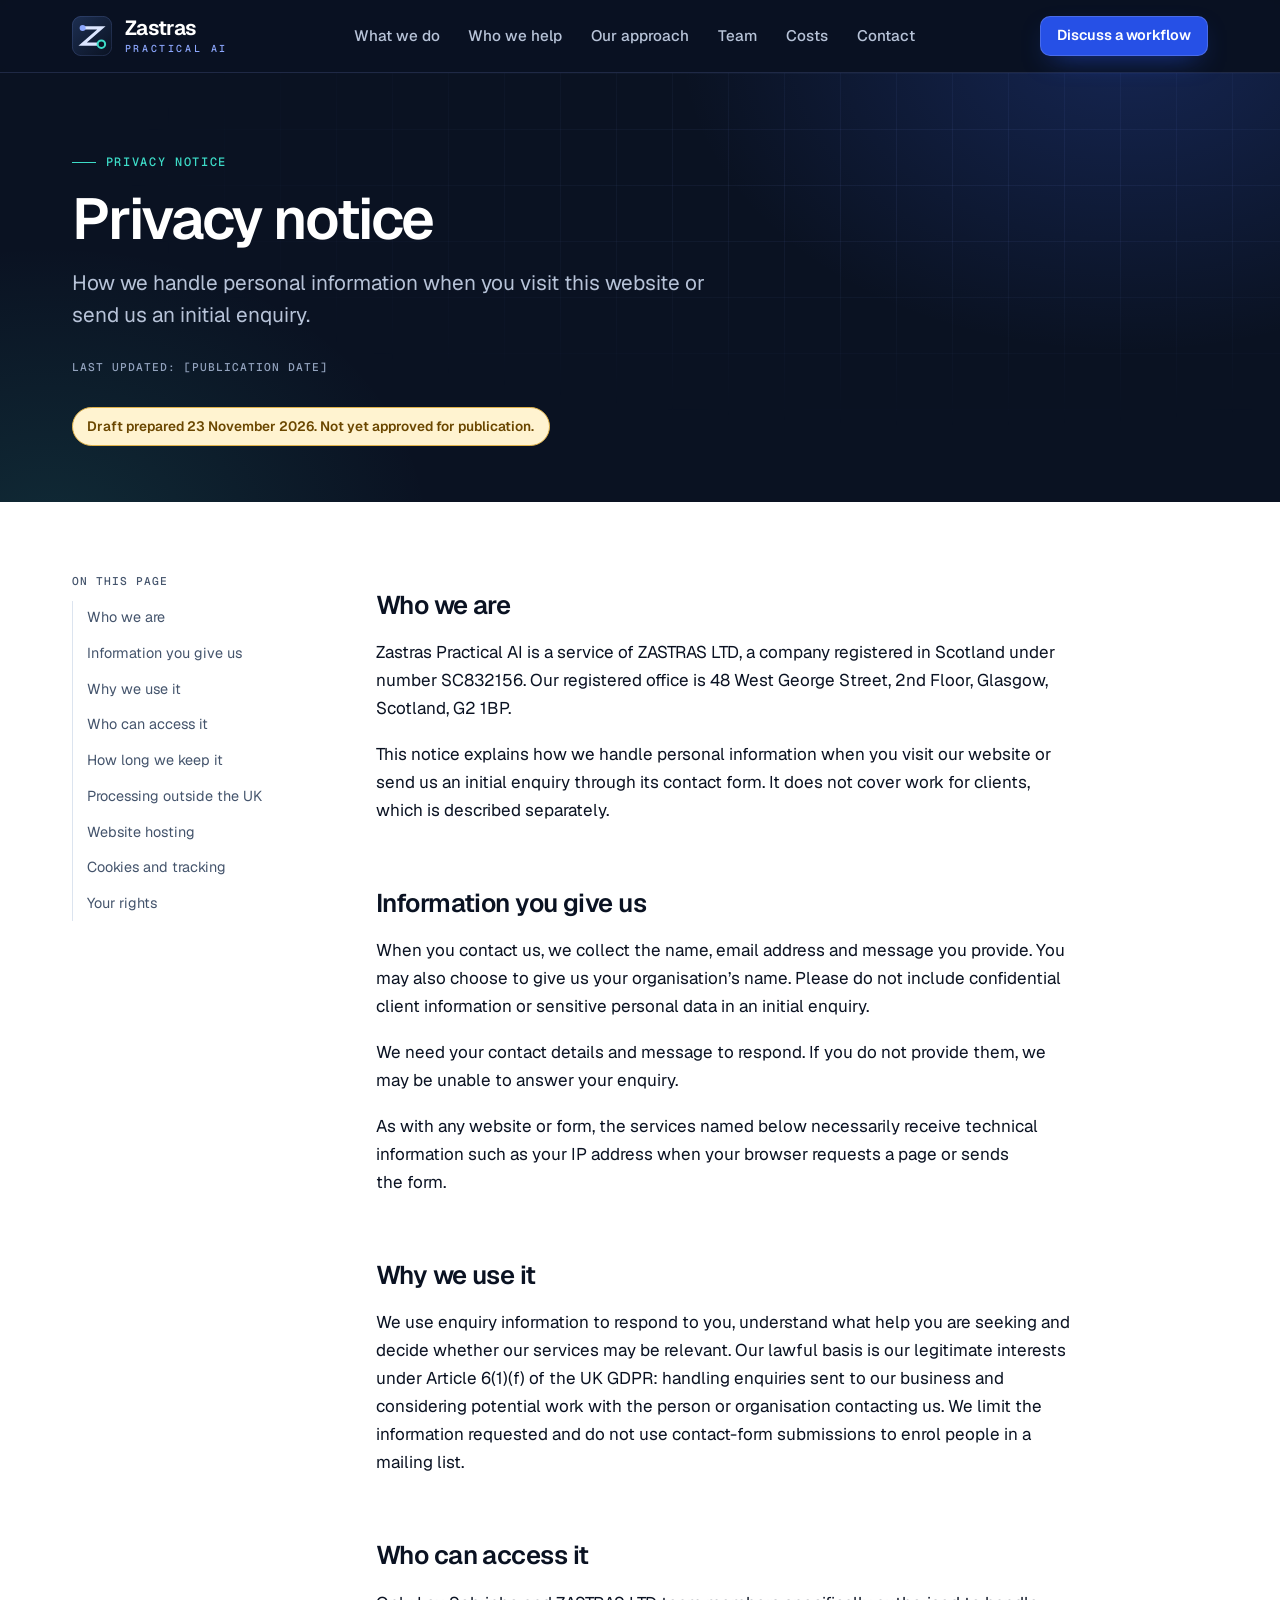
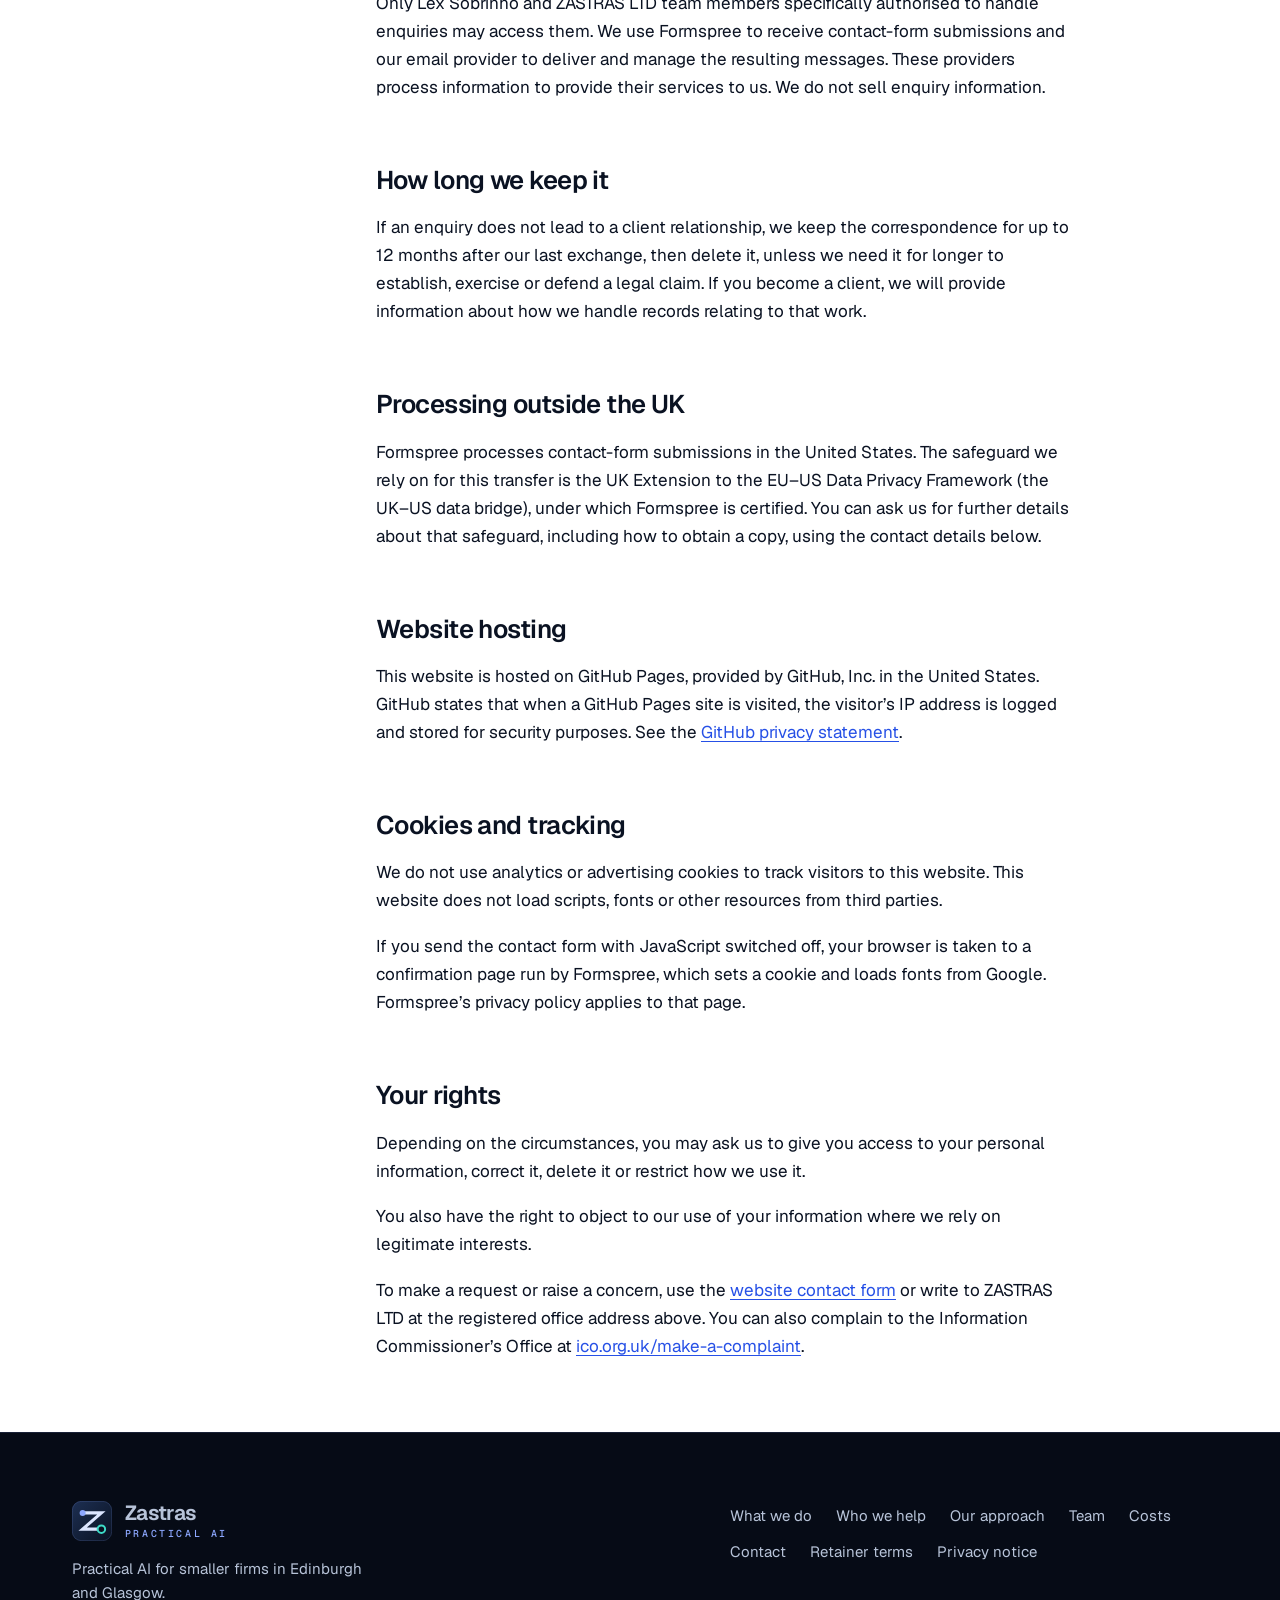
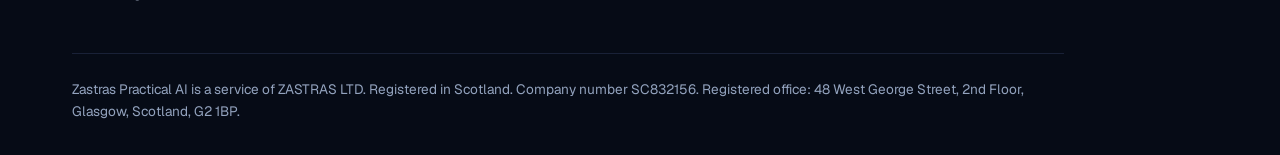
==== commit e18e3937: "Add a costs section and draft retainer terms Home page: a Costs section between Team and Contact wit" ====
--- a/site/privacy/index.html
+++ b/site/privacy/index.html
@@ -74,6 +74,7 @@
           <li><a href="../#who-we-help">Who we help</a></li>
           <li><a href="../#approach">Our approach</a></li>
           <li><a href="../#team">Team</a></li>
+          <li><a href="../#costs">Costs</a></li>
           <li><a href="../#contact">Contact</a></li>
         </ul>
       </nav>
@@ -167,7 +168,9 @@
             <li><a href="../#who-we-help">Who we help</a></li>
             <li><a href="../#approach">Our approach</a></li>
             <li><a href="../#team">Team</a></li>
+            <li><a href="../#costs">Costs</a></li>
             <li><a href="../#contact">Contact</a></li>
+            <li><a href="../retainer/">Retainer terms</a></li>
             <li><a href="./" aria-current="page">Privacy notice</a></li>
           </ul>
         </nav>
--- a/site/assets/css/main.css
+++ b/site/assets/css/main.css
@@ -5,8 +5,9 @@
    4. Layout           5. Buttons           6. Header and navigation
    7. Hero             8. Section patterns  9. Outcomes
    10. Services        11. Who we help      12. Approach
-   13. Team            14. Contact form     15. Footer
-   16. Privacy page    17. Utilities        18. Motion, contrast, print
+   13. Team            13b. Costs           14. Contact form
+   15. Footer          16. Privacy and retainer pages
+   17. Utilities       18. Motion, contrast, print
    ========================================================================== */
 
 /* 1. Fonts ---------------------------------------------------------------
@@ -329,9 +330,14 @@
   border-radius: 8px;
   font-size: 0.95rem;
   font-weight: 500;
+  white-space: nowrap;
   color: var(--mist);
   text-decoration: none;
   transition: color 0.15s ease;
+}
+/* Six links plus the button need slightly tighter spacing just above the mobile breakpoint */
+@media (min-width: 62.0625rem) and (max-width: 72rem) {
+  .site-nav a { padding-inline: 0.55rem; }
 }
 .site-nav a:hover { color: var(--white); }
 .site-nav a[aria-current="true"] { color: var(--white); }
@@ -611,6 +617,7 @@
   font-size: var(--fs-small);
   line-height: 1.6;
 }
+.section--white .note { background: var(--paper); }
 .note strong { color: var(--ink); font-weight: 600; }
 .note svg { width: 1.4rem; height: 1.4rem; flex: none; margin-top: 0.1rem; color: var(--blue-600); }
 
@@ -814,6 +821,72 @@
 .profile__bio + .profile__footnote { margin-top: 1.5rem; }
 .profile__footnote > span { display: block; padding-top: 1rem; border-top: 1px solid var(--line); }
 
+/* 13b. Costs --------------------------------------------------------------
+   Three price cards that mirror the three services. Cards sit on the paper tone
+   so they read against the white section. The amount never wraps, so the
+   three-column layout starts only where the widest range (£2,000–£5,000) fits. */
+.prices { display: grid; gap: 1.25rem; grid-template-columns: 1fr; }
+@media (min-width: 72rem) { .prices { grid-template-columns: repeat(3, 1fr); gap: 1.5rem; } }
+
+.price {
+  position: relative;
+  display: flex;
+  flex-direction: column;
+  gap: 1rem;
+  padding: clamp(1.5rem, 3vw, 2.1rem);
+  border-radius: var(--radius);
+  border: 1px solid var(--line);
+  background: var(--paper);
+}
+/* Spacing comes from the flex gap, not from the global p + p margin */
+.price > p, .price__foot p { margin: 0; }
+.price::before {
+  content: "";
+  position: absolute;
+  left: 1.5rem;
+  right: 1.5rem;
+  top: -1px;
+  height: 2px;
+  border-radius: 0 0 2px 2px;
+  background: linear-gradient(90deg, var(--blue-600), var(--teal-400));
+}
+.price__num {
+  font-family: var(--font-mono);
+  font-size: 0.8rem;
+  font-weight: 500;
+  letter-spacing: 0.14em;
+  color: var(--blue-600);
+}
+.price h3 { font-size: 1.4rem; letter-spacing: -0.02em; }
+.price p { color: var(--ink-muted); font-size: var(--fs-small); line-height: 1.6; }
+.price .price__amount {
+  margin-top: 0.15rem;
+  color: var(--ink);
+  font-size: clamp(1.75rem, 1.3rem + 1.2vw, 2.2rem);
+  font-weight: 600;
+  line-height: 1.1;
+  letter-spacing: -0.035em;
+  white-space: nowrap;
+}
+.price__unit {
+  display: block;
+  margin-top: 0.5rem;
+  font-family: var(--font-mono);
+  font-size: 0.75rem;
+  font-weight: 500;
+  letter-spacing: 0.1em;
+  text-transform: uppercase;
+  color: var(--teal-700);
+}
+.price__foot {
+  margin-top: auto;
+  padding-top: 1.1rem;
+  border-top: 1px dashed var(--line-strong);
+  display: grid;
+  gap: 0.35rem;
+}
+.price__foot a { font-weight: 600; }
+
 /* 14. Contact form -------------------------------------------------------- */
 .contact { display: grid; gap: clamp(2.25rem, 5vw, 4rem); align-items: start; }
 @media (min-width: 62rem) { .contact { grid-template-columns: minmax(0, 0.9fr) minmax(0, 1.1fr); } }
@@ -1000,7 +1073,7 @@
   max-width: 62rem;
 }
 
-/* 16. Privacy page -------------------------------------------------------- */
+/* 16. Privacy and retainer pages ------------------------------------------ */
 .page-hero { padding-block: clamp(3rem, 7vw, 5rem) clamp(2.5rem, 5vw, 3.5rem); }
 .page-hero__inner { display: grid; gap: 1.1rem; justify-items: start; }
 .page-hero h1 { font-size: clamp(2.2rem, 1.5rem + 3.4vw, 3.6rem); }
@@ -1031,7 +1104,10 @@
 .prose h2:first-child { margin-top: 0; }
 .prose h3 { font-size: 1.1rem; margin-top: 1.75rem; }
 .prose ul { list-style: disc; padding-left: 1.3rem; display: grid; gap: 0.5rem; }
+.prose ol { list-style: decimal; padding-left: 1.4rem; display: grid; gap: 0.6rem; }
 .prose li::marker { color: var(--blue-600); }
+.prose ol li::marker { font-weight: 600; }
+.prose strong { font-weight: 600; }
 .owner-decision {
   padding: 1rem 1.2rem;
   border-radius: var(--radius-sm);
@@ -1043,6 +1119,8 @@
   line-height: 1.55;
 }
 .owner-decision code { font-family: var(--font-mono); font-size: 0.85em; }
+.owner-decision ul { margin-top: 0.5rem; }
+.owner-decision li::marker { color: var(--amber-ink); }
 .owner-decision strong { font-family: var(--font-mono); font-size: 0.78rem; letter-spacing: 0.1em; text-transform: uppercase; display: block; margin-bottom: 0.25rem; }
 
 /* 17. Utilities ----------------------------------------------------------- */
@@ -1078,7 +1156,7 @@
 
 @media (forced-colors: active) {
   .hero h1 .accent { background: none; -webkit-text-fill-color: currentColor; color: CanvasText; }
-  .btn, .input, .card, .service, .flow-card { border: 1px solid CanvasText; }
+  .btn, .input, .card, .service, .price, .flow-card { border: 1px solid CanvasText; }
   .flow__item::before, .step::before { background: CanvasText !important; }
 }
 
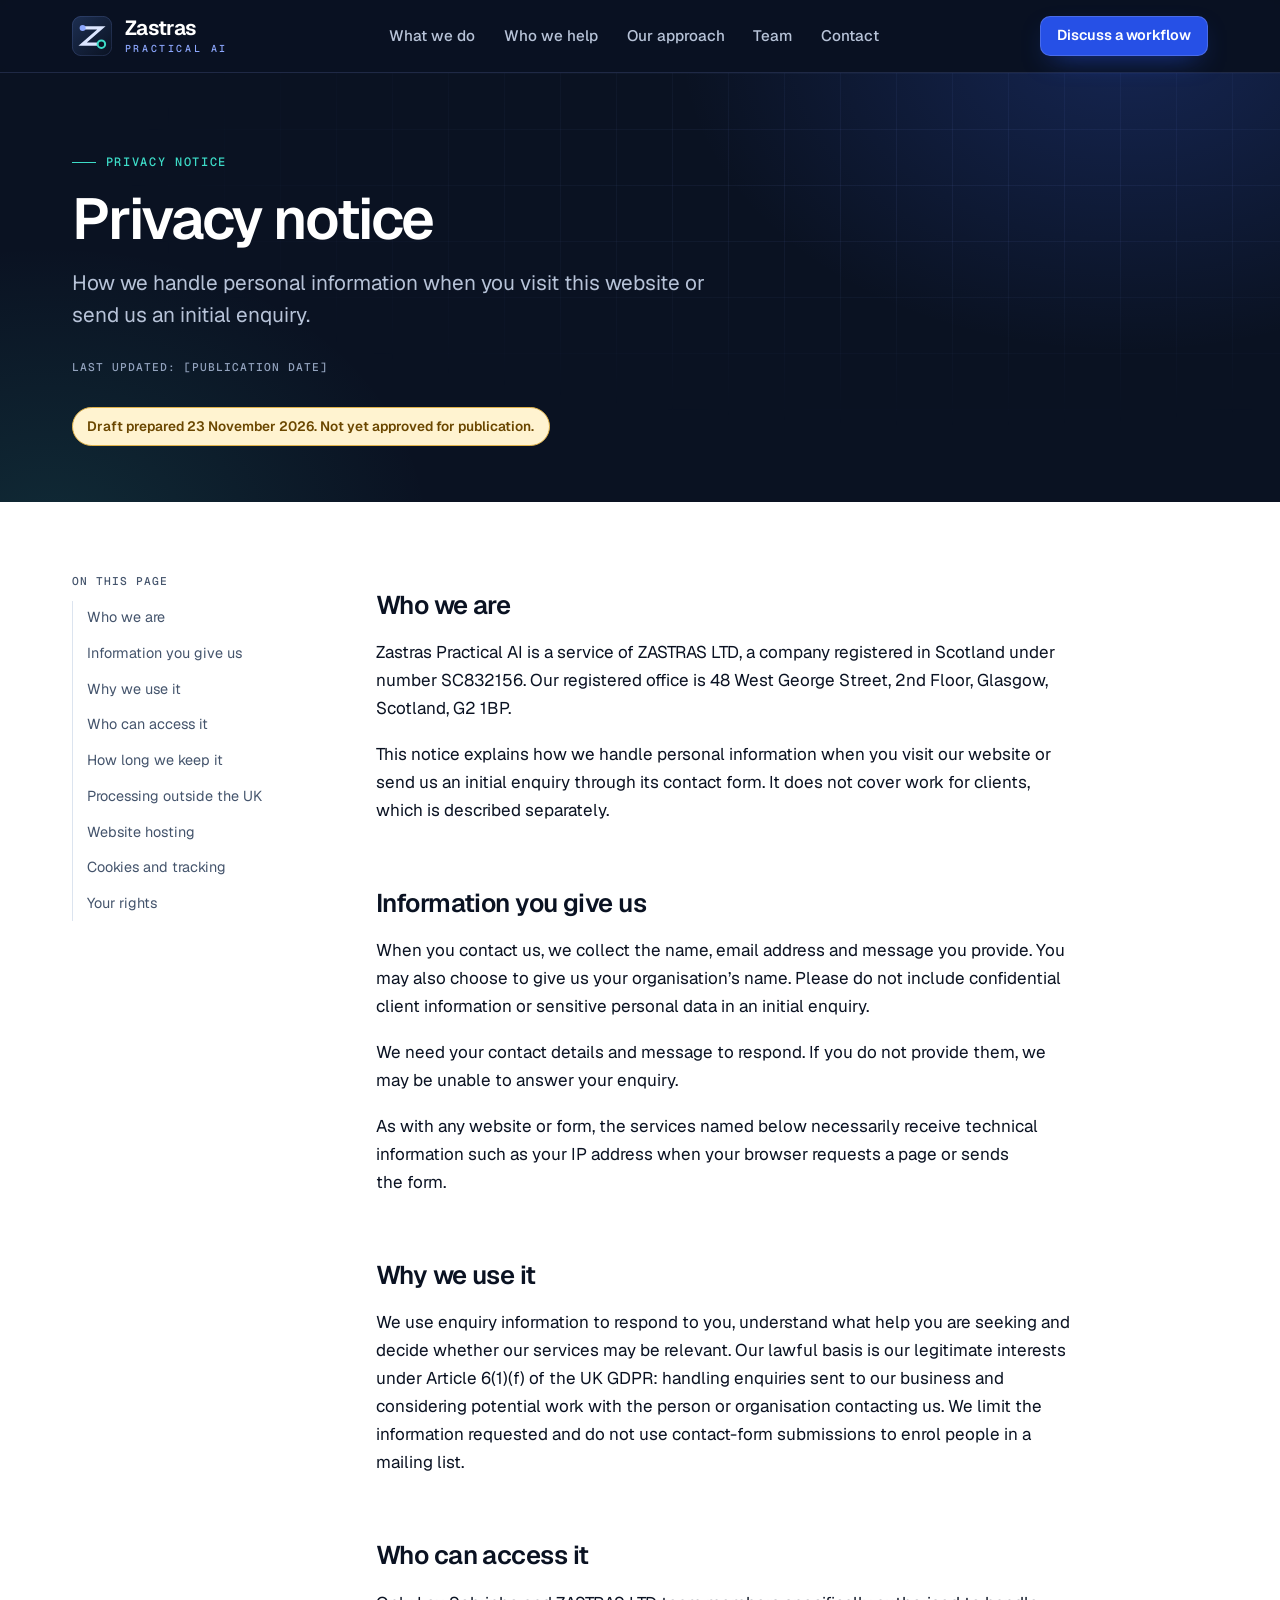
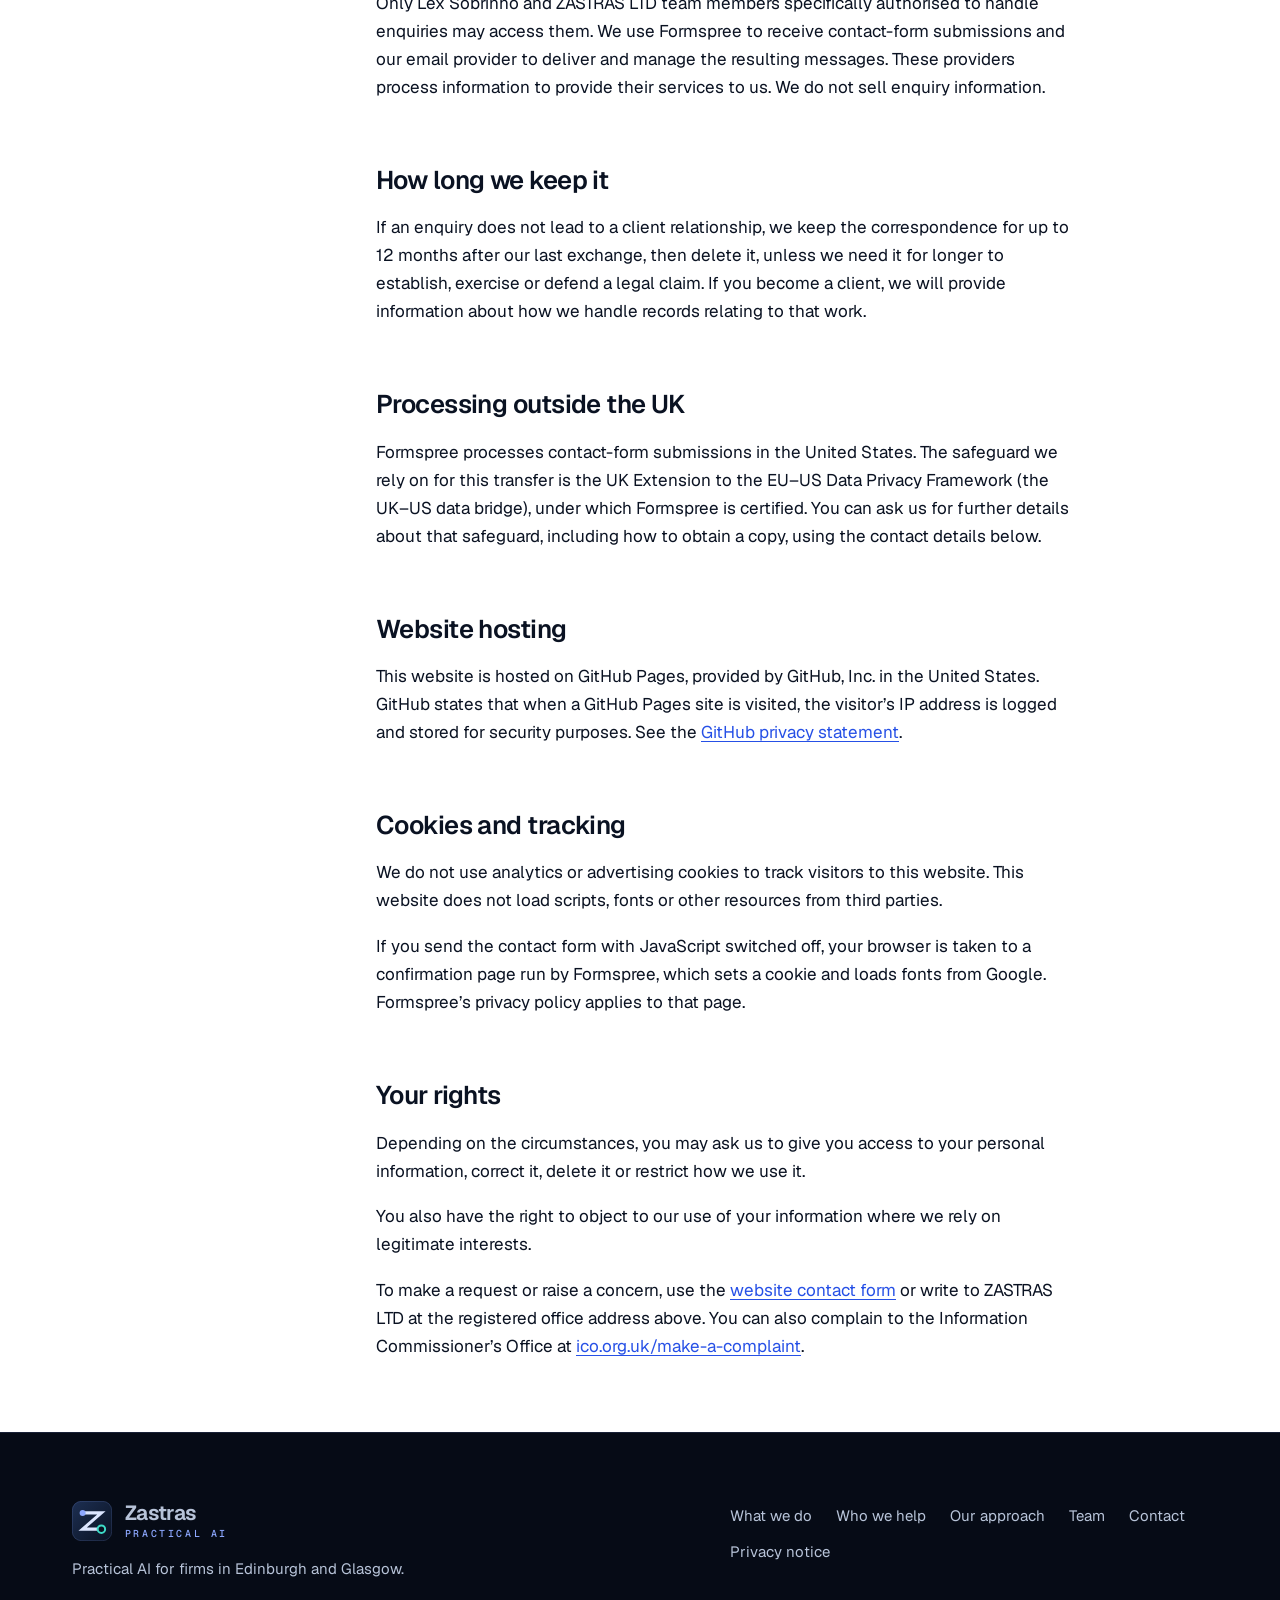
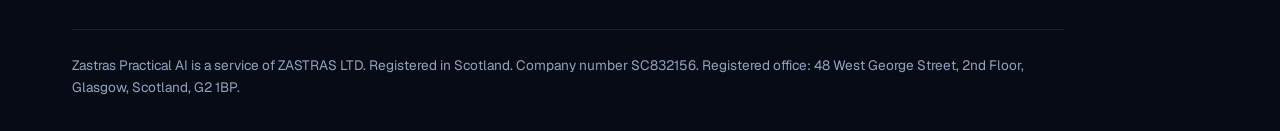
==== commit 8e3df922: "Remove "smaller firms" and owner-led/partner-led wording from the site Drop the small-company positi" ====
--- a/site/privacy/index.html
+++ b/site/privacy/index.html
@@ -74,7 +74,6 @@
           <li><a href="../#who-we-help">Who we help</a></li>
           <li><a href="../#approach">Our approach</a></li>
           <li><a href="../#team">Team</a></li>
-          <li><a href="../#costs">Costs</a></li>
           <li><a href="../#contact">Contact</a></li>
         </ul>
       </nav>
@@ -160,7 +159,7 @@
               <span class="brand__sub">Practical AI</span>
             </span>
           </a>
-          <p class="footer__tag">Practical AI for smaller firms in Edinburgh and Glasgow.</p>
+          <p class="footer__tag">Practical AI for firms in Edinburgh and Glasgow.</p>
         </div>
         <nav class="footer__nav" aria-label="Footer">
           <ul>
@@ -168,9 +167,7 @@
             <li><a href="../#who-we-help">Who we help</a></li>
             <li><a href="../#approach">Our approach</a></li>
             <li><a href="../#team">Team</a></li>
-            <li><a href="../#costs">Costs</a></li>
             <li><a href="../#contact">Contact</a></li>
-            <li><a href="../retainer/">Retainer terms</a></li>
             <li><a href="./" aria-current="page">Privacy notice</a></li>
           </ul>
         </nav>
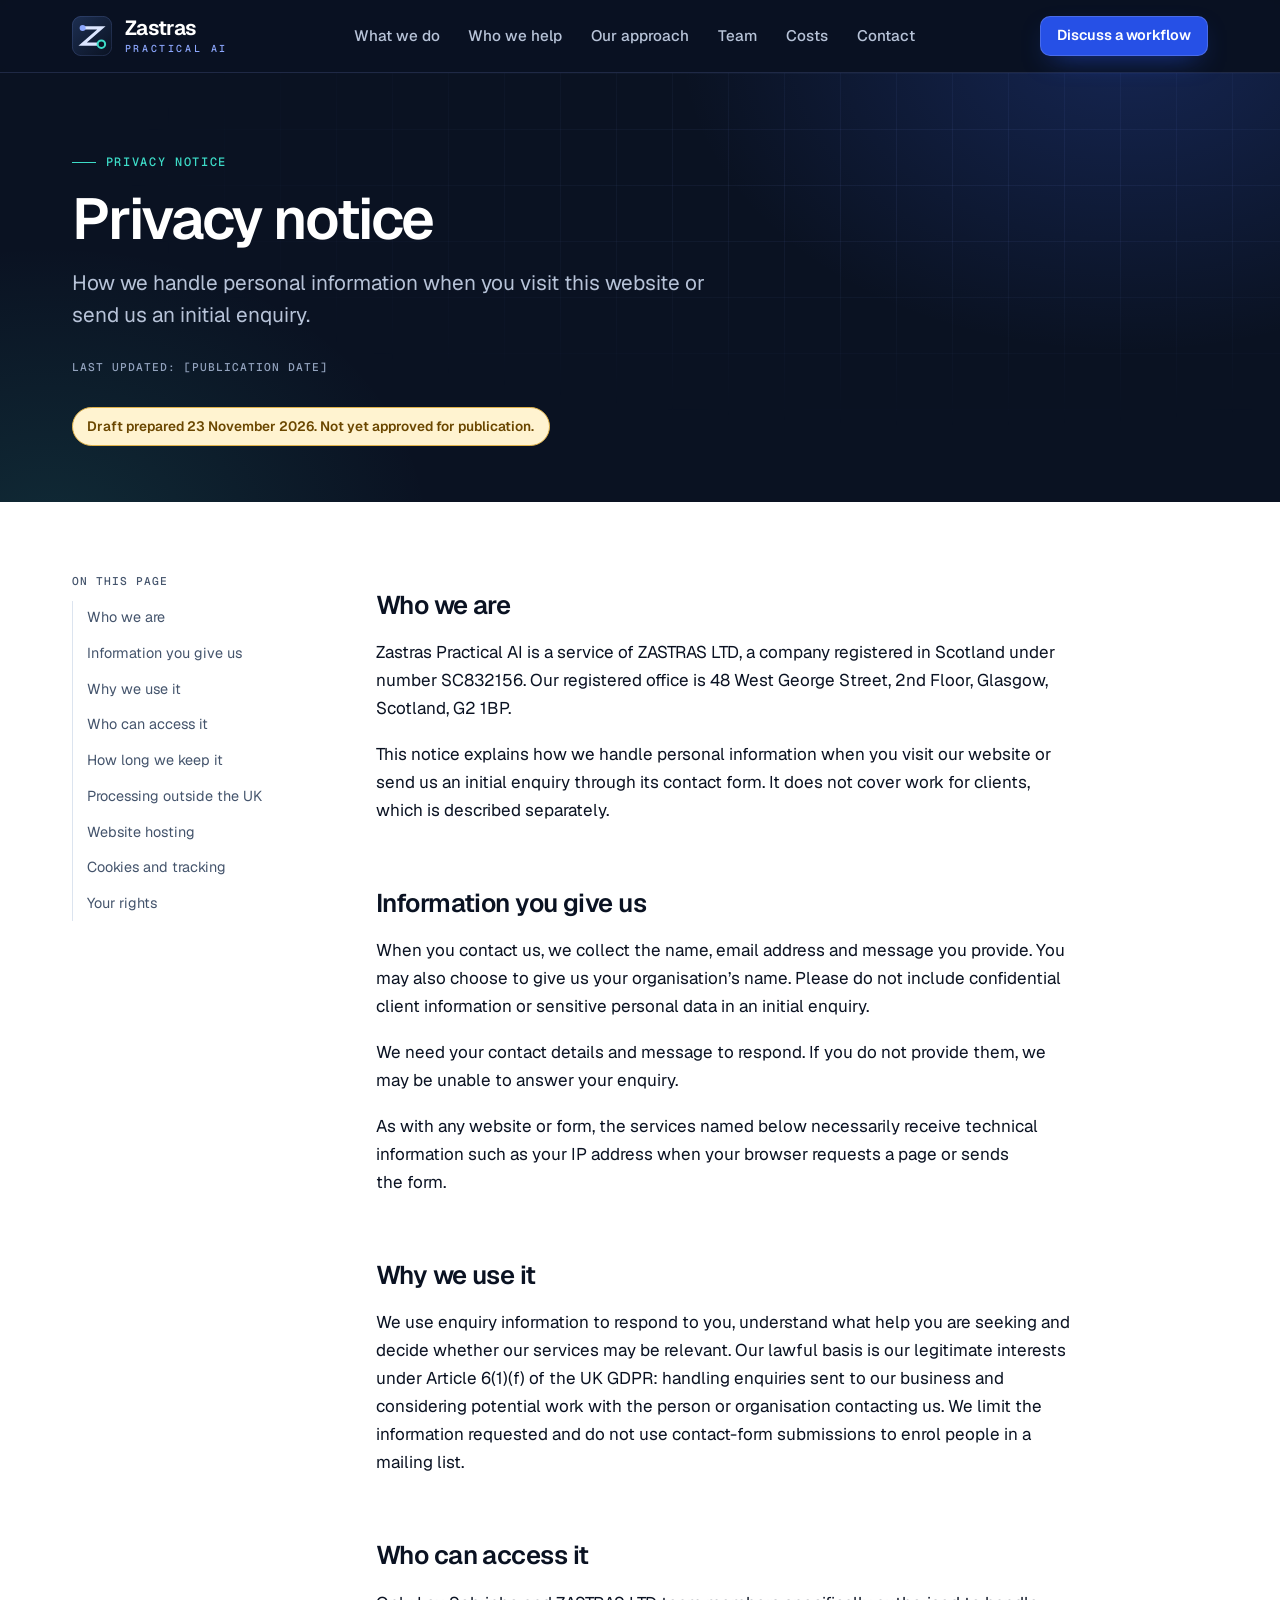
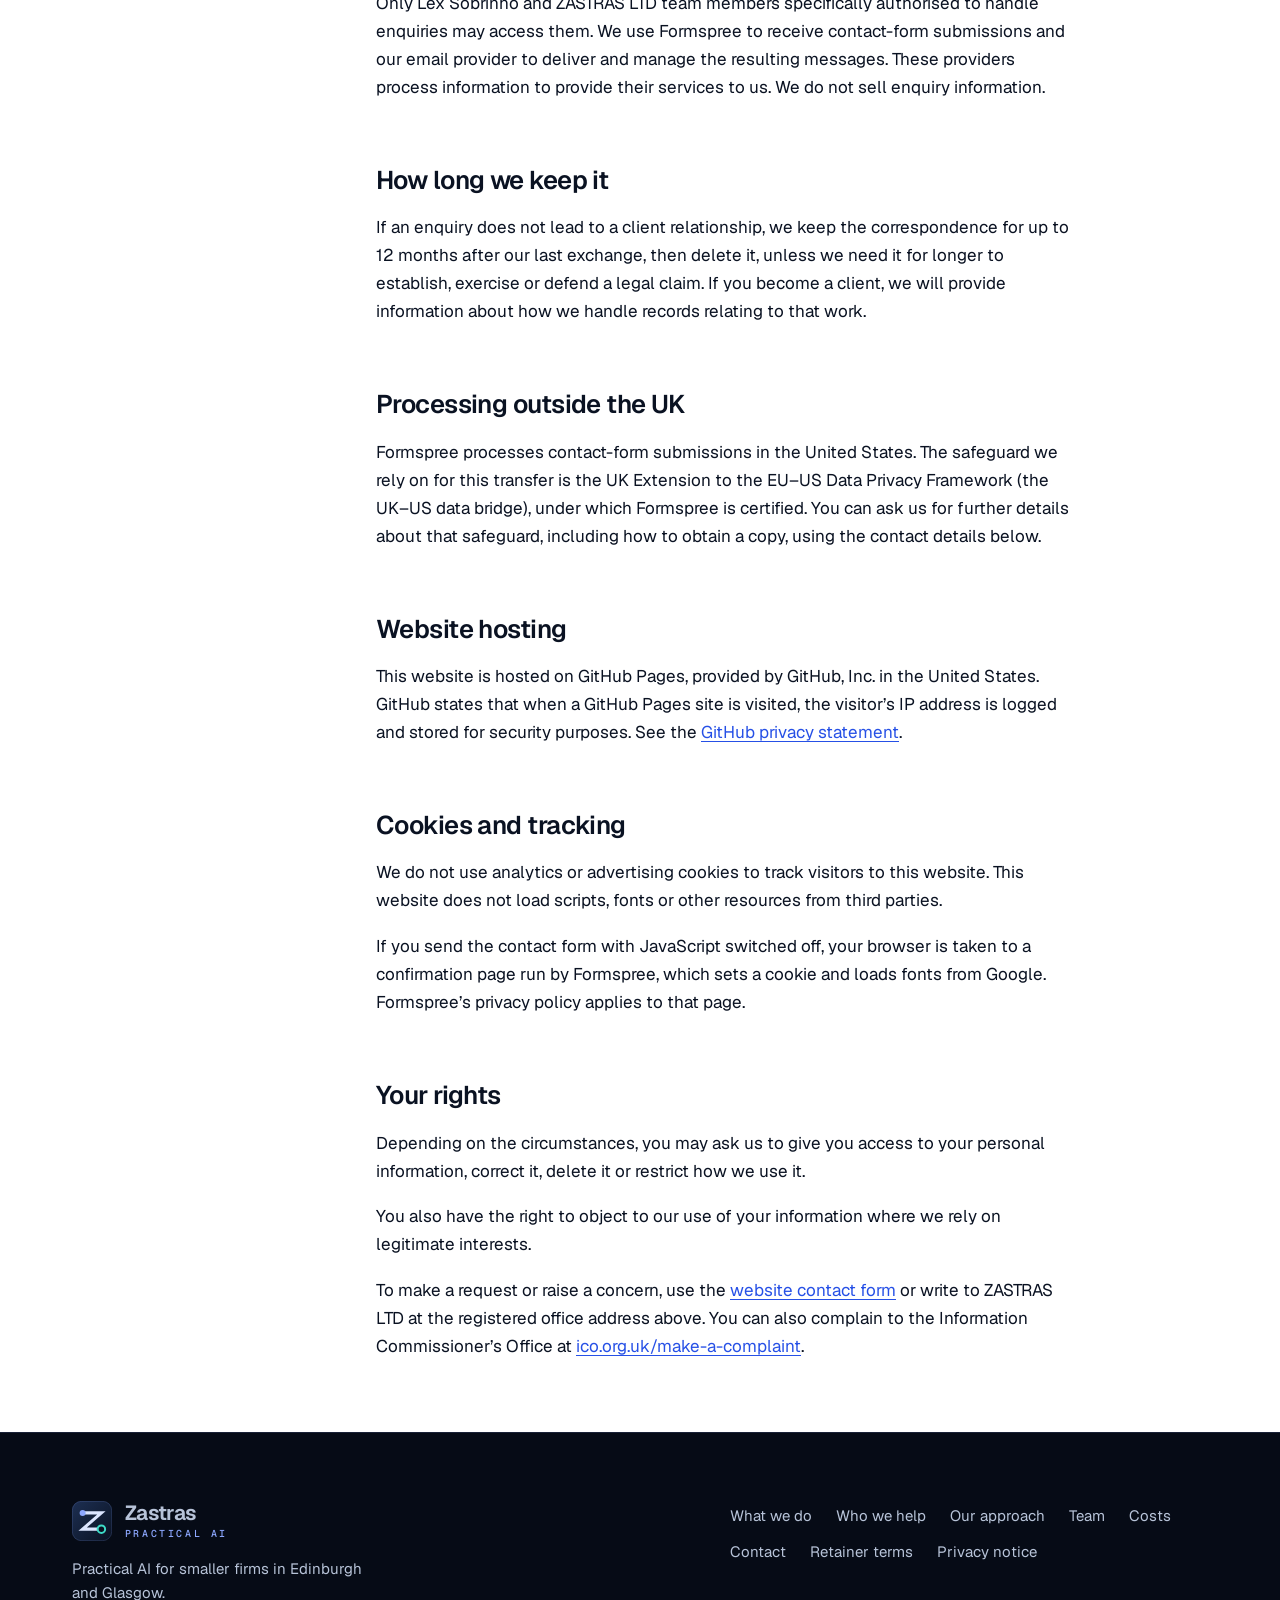
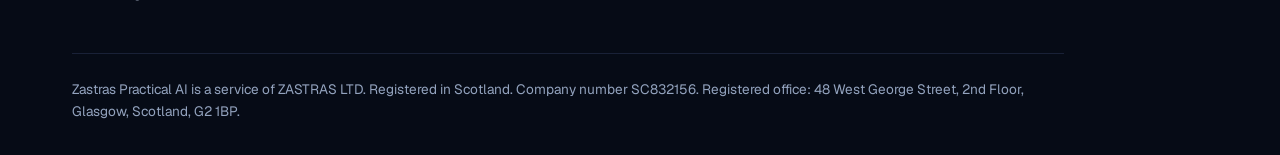
==== commit 95a7b15c: "Merge pull request #11 from zastras/claude/pricing-retainer-policy-104e86 Add a costs section and dr" ====
--- a/site/privacy/index.html
+++ b/site/privacy/index.html
@@ -74,6 +74,7 @@
           <li><a href="../#who-we-help">Who we help</a></li>
           <li><a href="../#approach">Our approach</a></li>
           <li><a href="../#team">Team</a></li>
+          <li><a href="../#costs">Costs</a></li>
           <li><a href="../#contact">Contact</a></li>
         </ul>
       </nav>
@@ -159,7 +160,7 @@
               <span class="brand__sub">Practical AI</span>
             </span>
           </a>
-          <p class="footer__tag">Practical AI for firms in Edinburgh and Glasgow.</p>
+          <p class="footer__tag">Practical AI for smaller firms in Edinburgh and Glasgow.</p>
         </div>
         <nav class="footer__nav" aria-label="Footer">
           <ul>
@@ -167,7 +168,9 @@
             <li><a href="../#who-we-help">Who we help</a></li>
             <li><a href="../#approach">Our approach</a></li>
             <li><a href="../#team">Team</a></li>
+            <li><a href="../#costs">Costs</a></li>
             <li><a href="../#contact">Contact</a></li>
+            <li><a href="../retainer/">Retainer terms</a></li>
             <li><a href="./" aria-current="page">Privacy notice</a></li>
           </ul>
         </nav>
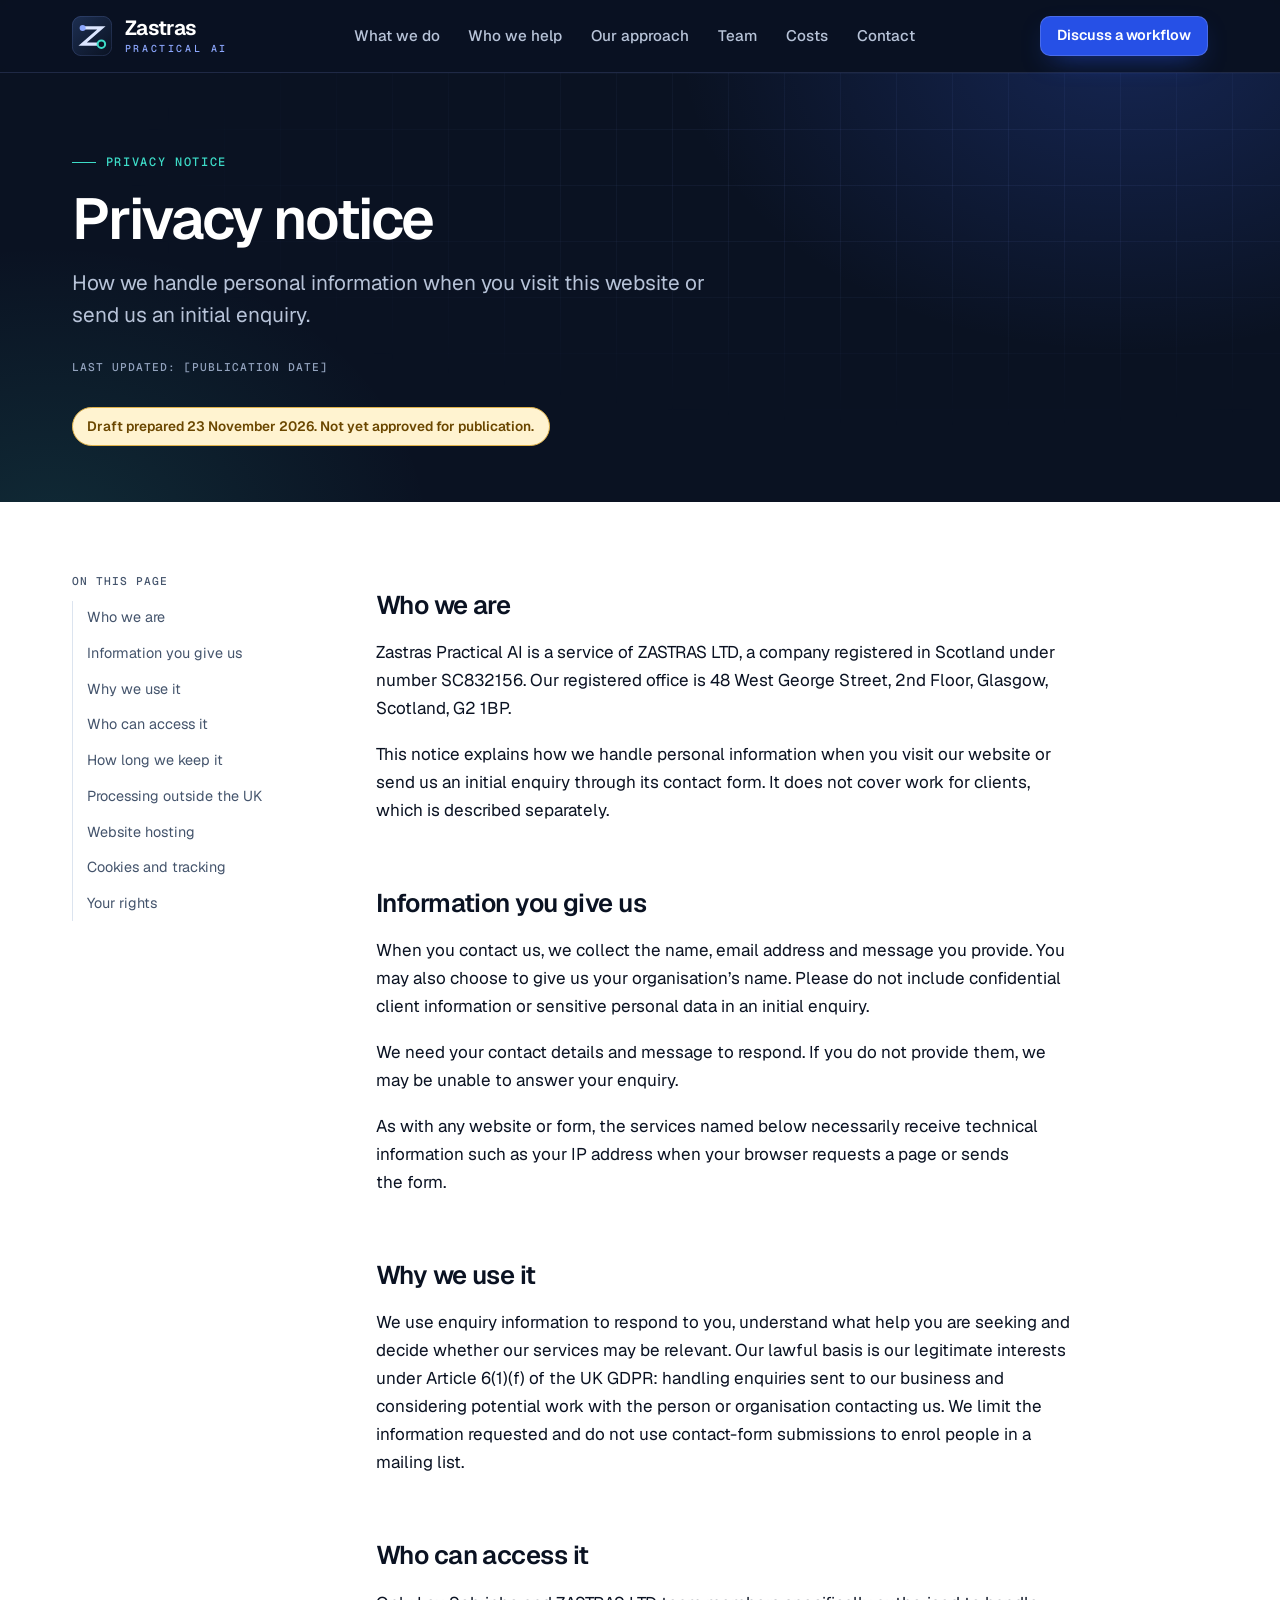
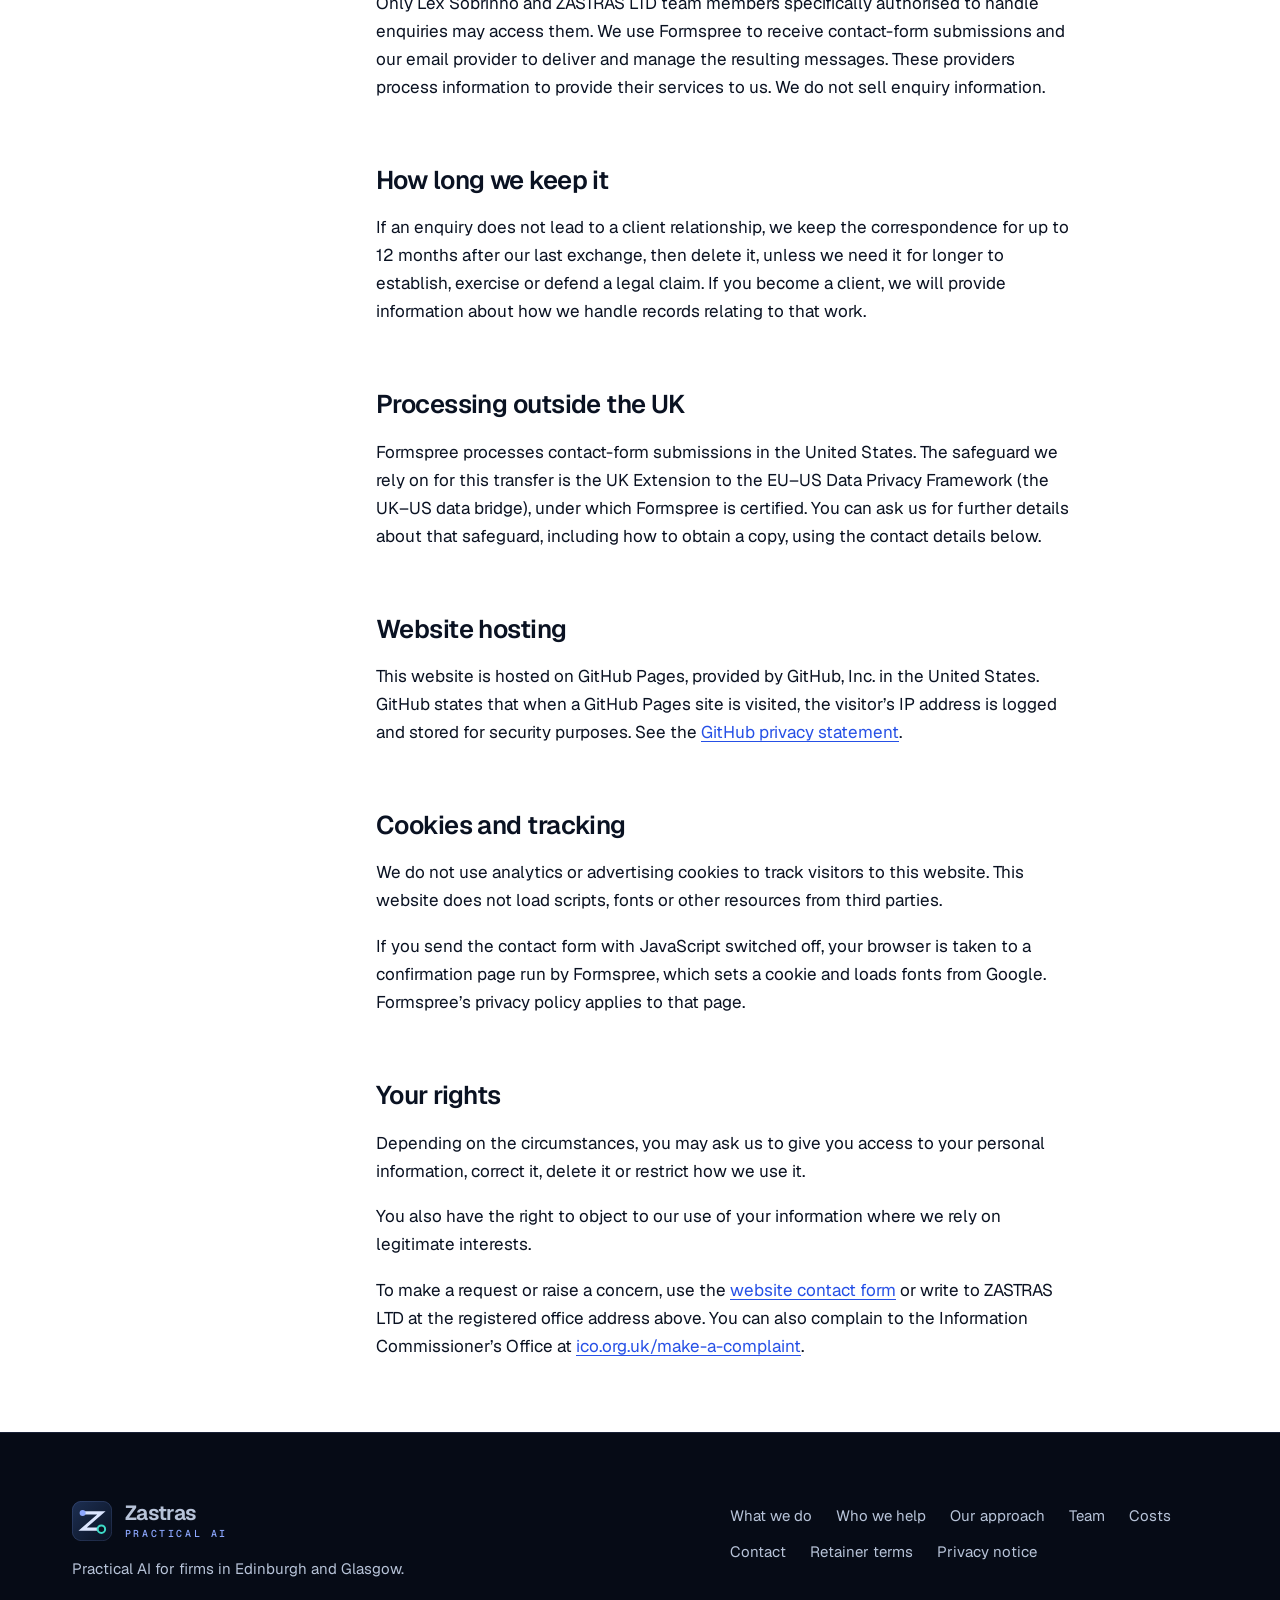
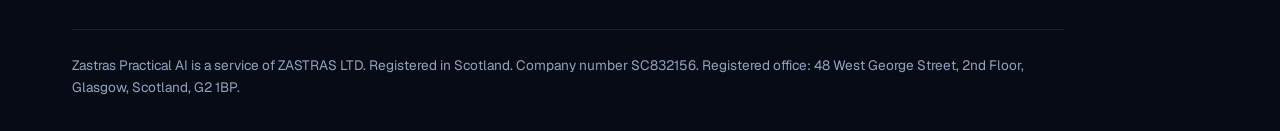
==== commit 8c115878: "Merge pull request #12 from zastras/claude/remove-smaller-firms-c144c9 Remove "smaller firms" positi" ====
--- a/site/privacy/index.html
+++ b/site/privacy/index.html
@@ -160,7 +160,7 @@
               <span class="brand__sub">Practical AI</span>
             </span>
           </a>
-          <p class="footer__tag">Practical AI for smaller firms in Edinburgh and Glasgow.</p>
+          <p class="footer__tag">Practical AI for firms in Edinburgh and Glasgow.</p>
         </div>
         <nav class="footer__nav" aria-label="Footer">
           <ul>
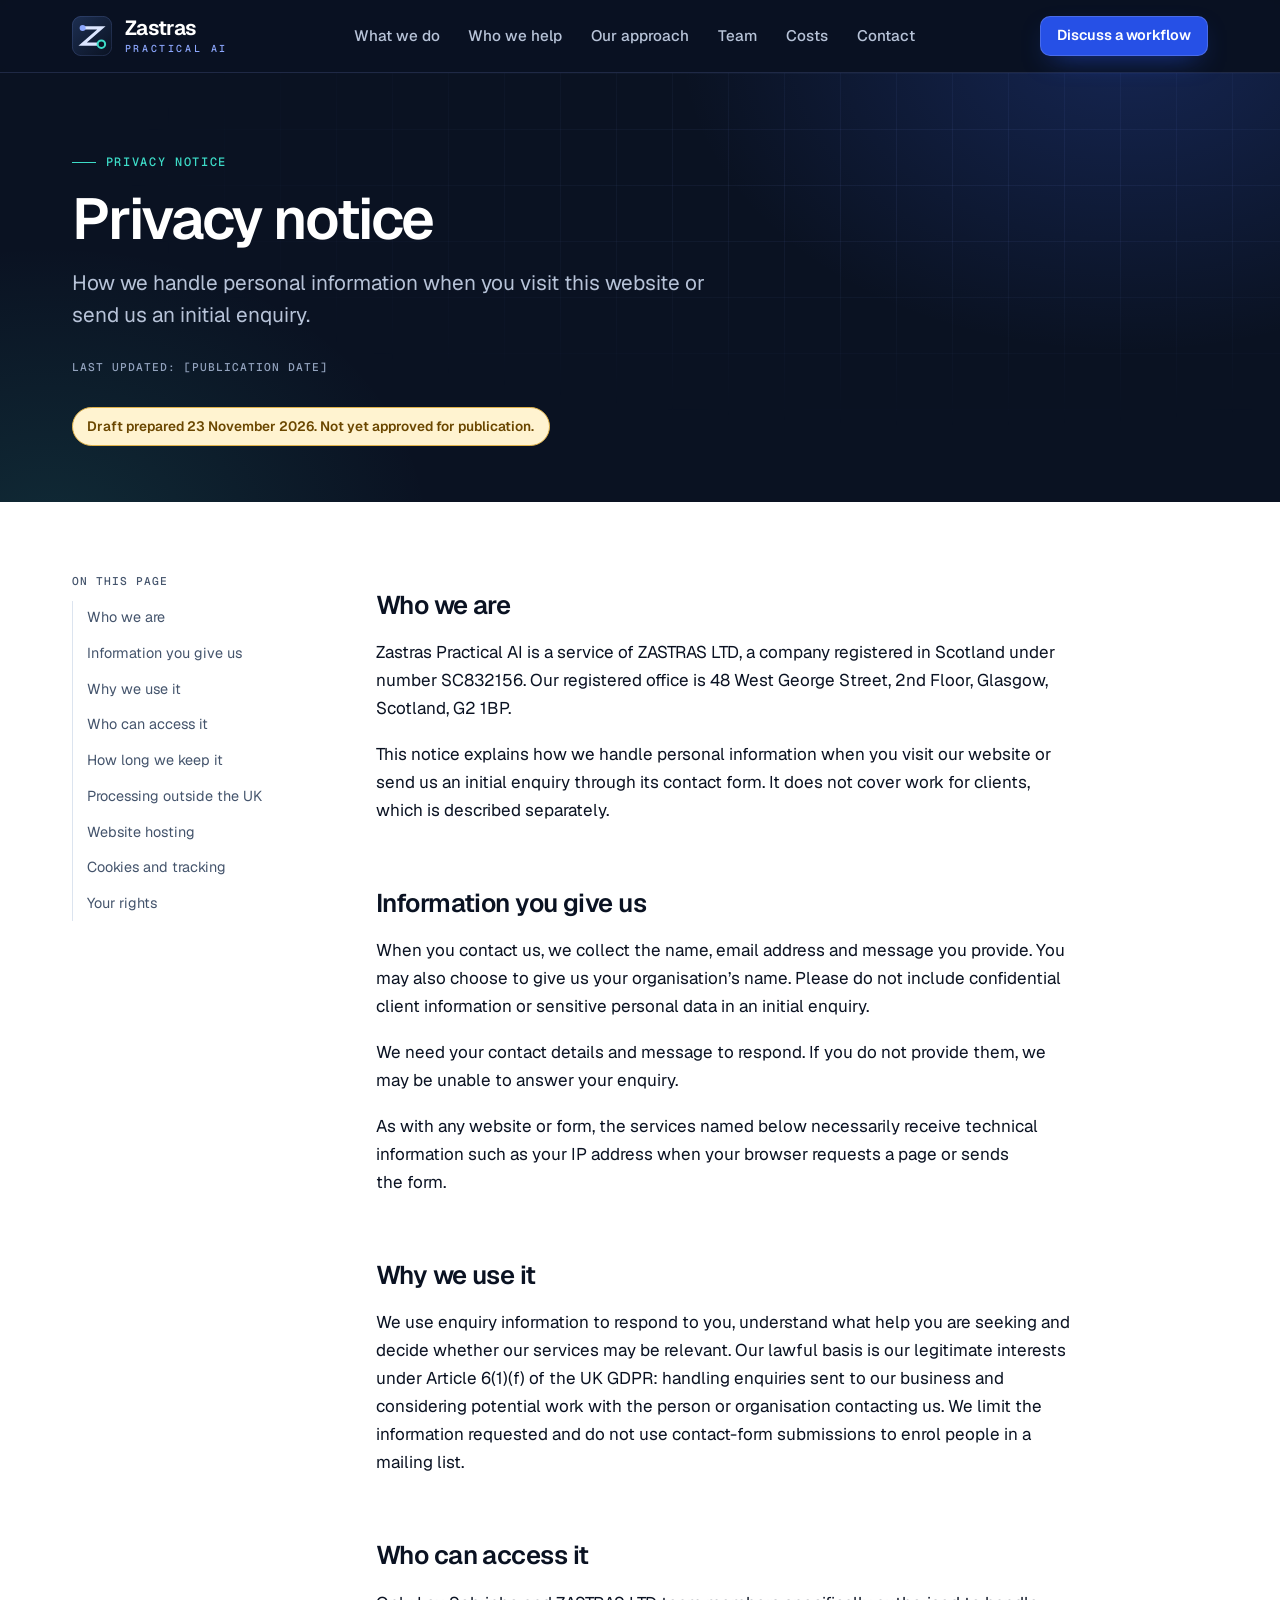
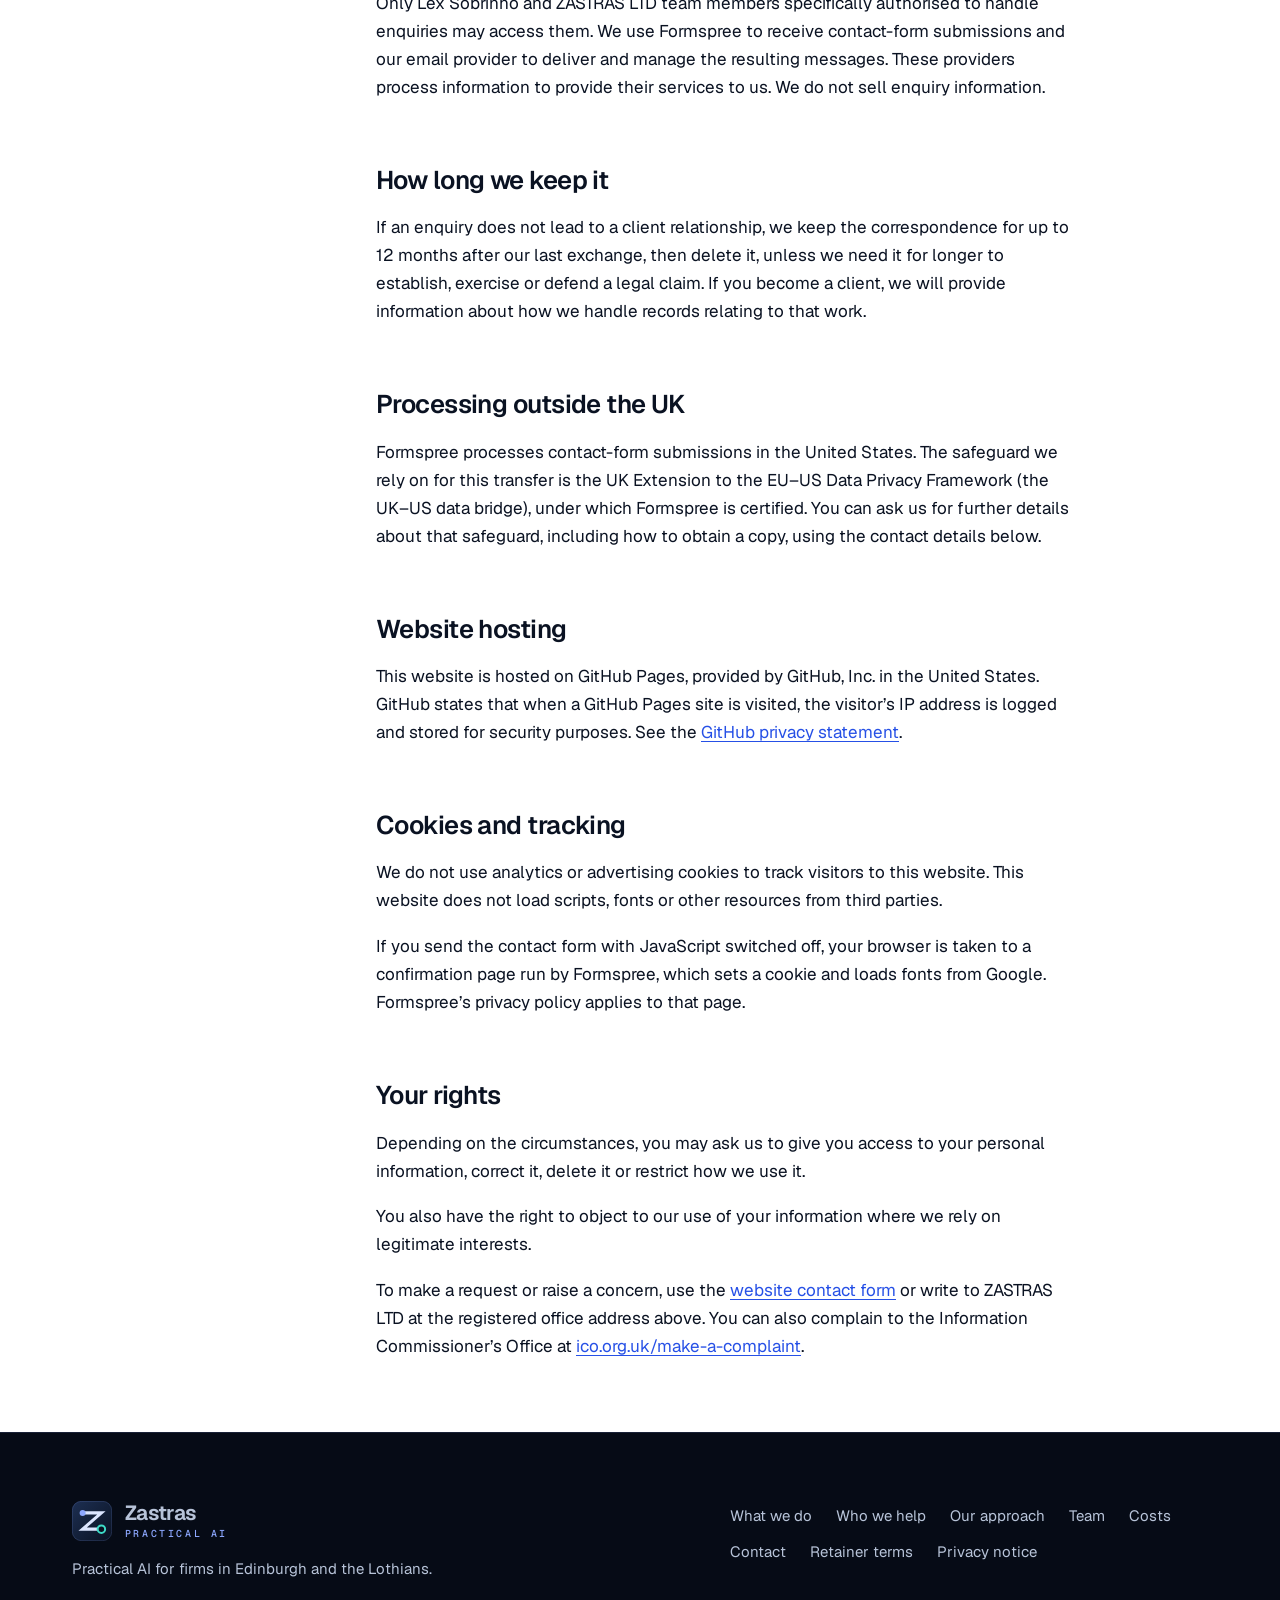
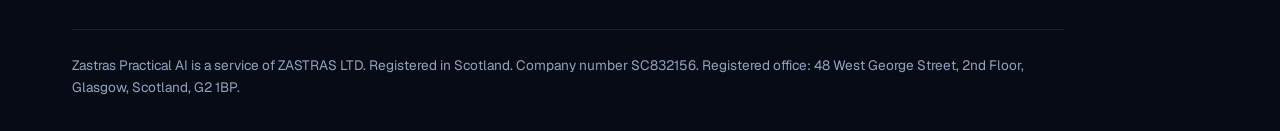
==== commit b74c9114: "Use "Edinburgh and the Lothians" throughout, and drop "smaller firms" from the retainer page Update " ====
--- a/site/privacy/index.html
+++ b/site/privacy/index.html
@@ -160,7 +160,7 @@
               <span class="brand__sub">Practical AI</span>
             </span>
           </a>
-          <p class="footer__tag">Practical AI for firms in Edinburgh and Glasgow.</p>
+          <p class="footer__tag">Practical AI for firms in Edinburgh and the Lothians.</p>
         </div>
         <nav class="footer__nav" aria-label="Footer">
           <ul>
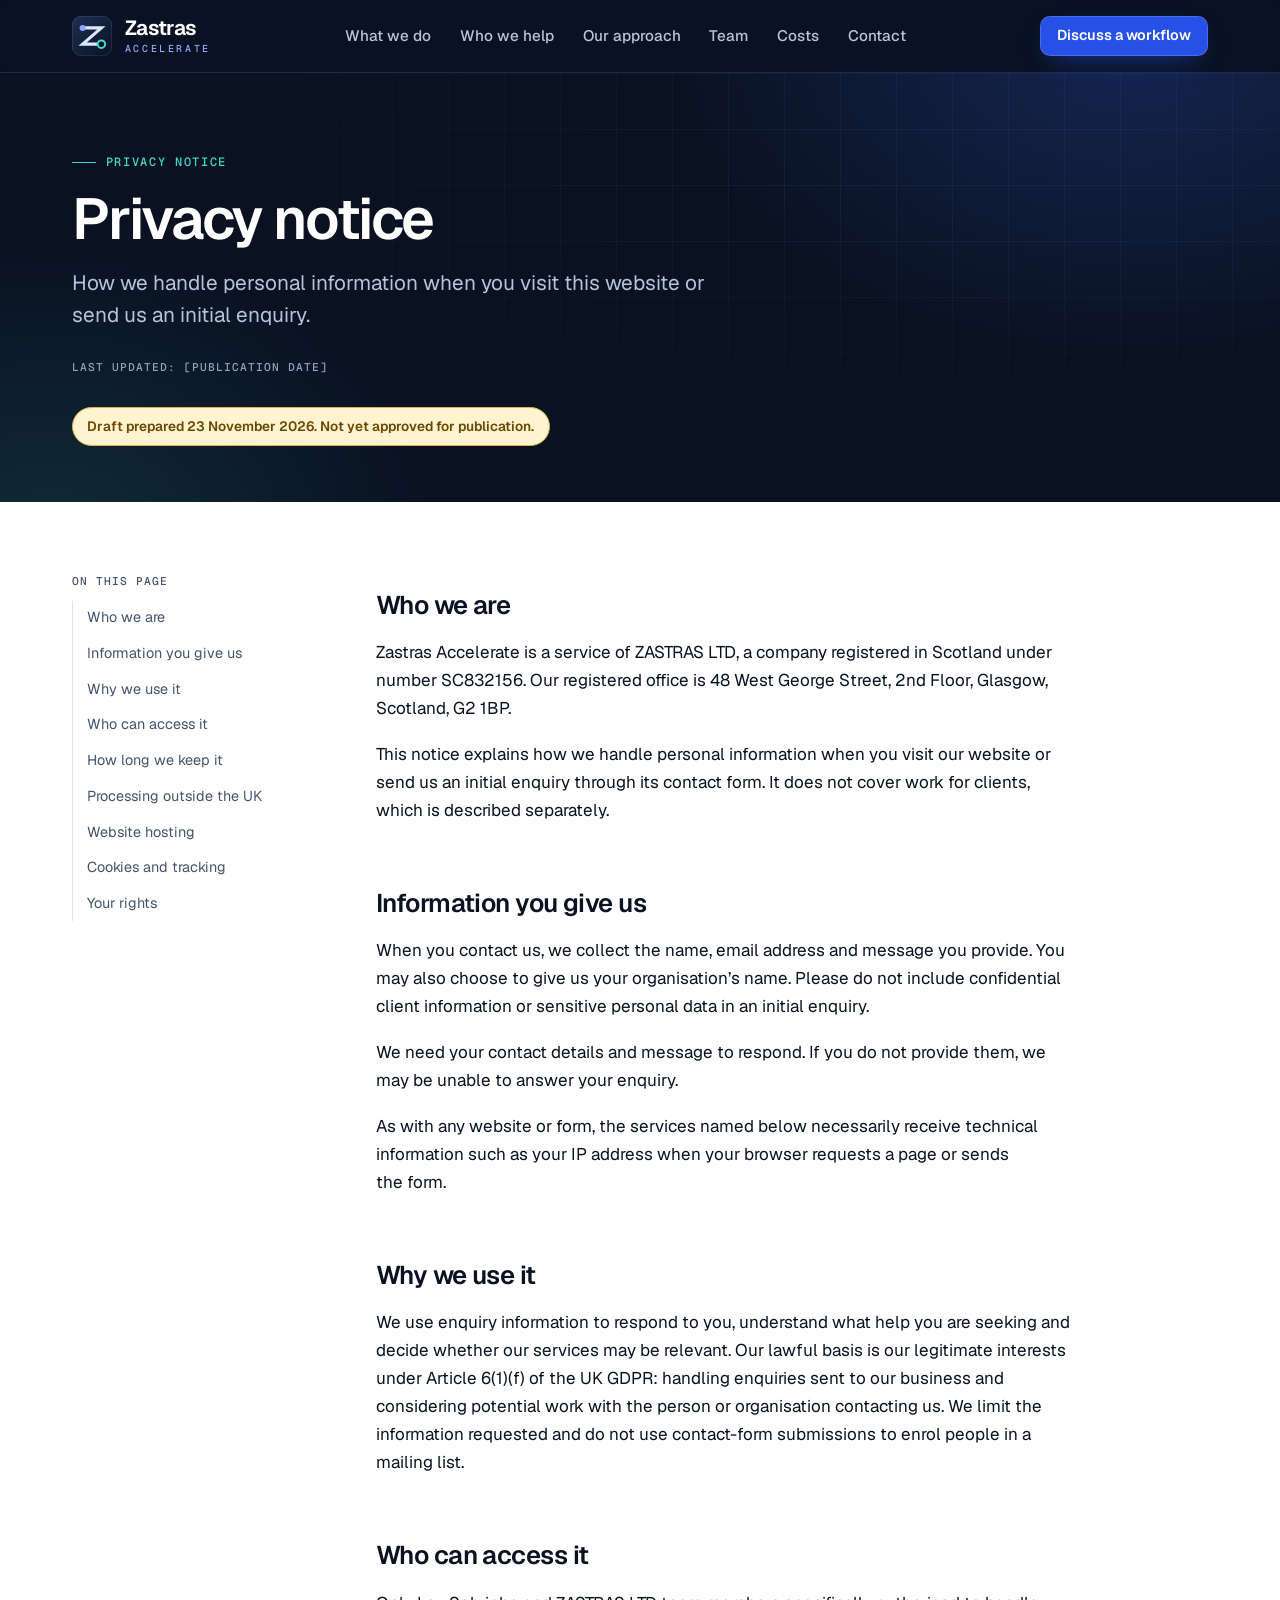
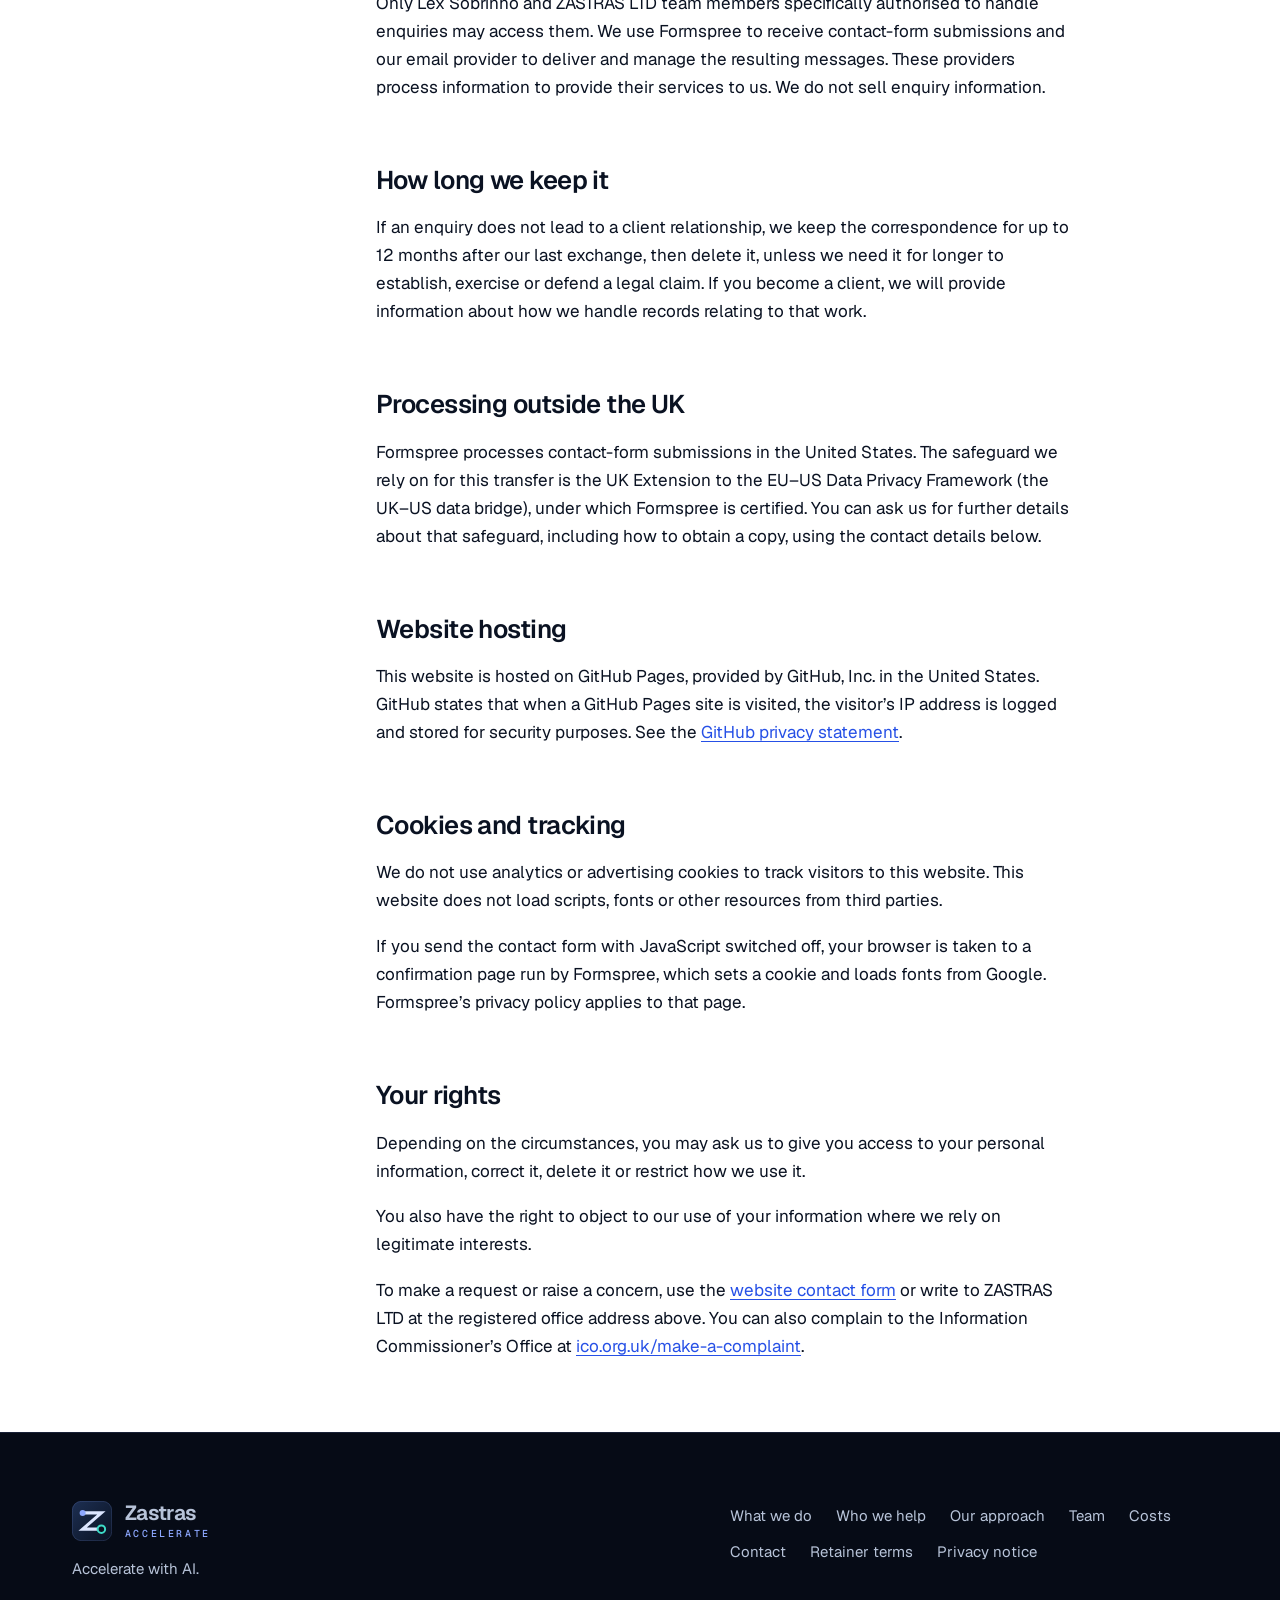
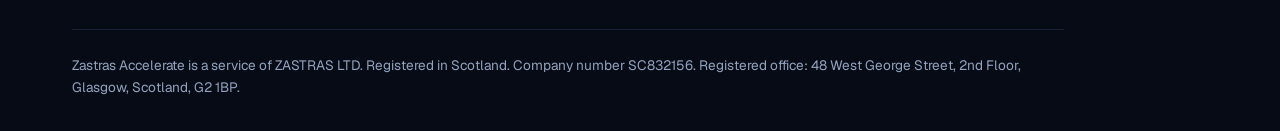
==== commit 69b16da8: "Rebrand the site to "Zastras Accelerate" and drop the Edinburgh and the Lothians line Replace "Pract" ====
--- a/site/privacy/index.html
+++ b/site/privacy/index.html
@@ -3,8 +3,8 @@
 <head>
   <meta charset="utf-8">
   <meta name="viewport" content="width=device-width, initial-scale=1">
-  <title>Privacy notice | Zastras Practical AI</title>
-  <meta name="description" content="How ZASTRAS LTD, trading as Zastras Practical AI, handles personal information when you visit this website or send an enquiry.">
+  <title>Privacy notice | Zastras Accelerate</title>
+  <meta name="description" content="How ZASTRAS LTD, trading as Zastras Accelerate, handles personal information when you visit this website or send an enquiry.">
   <link rel="canonical" href="https://zastras.uk/privacy/">
 
   <!-- PREVIEW-NOINDEX: temporary. Delete this line (and its twin in ../index.html) at launch. See docs/CUTOVER.md. -->
@@ -18,15 +18,15 @@
   <link rel="apple-touch-icon" href="../assets/img/apple-touch-icon.png">
 
   <meta property="og:type" content="website">
-  <meta property="og:site_name" content="Zastras Practical AI">
+  <meta property="og:site_name" content="Zastras Accelerate">
   <meta property="og:locale" content="en_GB">
-  <meta property="og:title" content="Privacy notice | Zastras Practical AI">
+  <meta property="og:title" content="Privacy notice | Zastras Accelerate">
   <meta property="og:description" content="How we handle the details you send through the website contact form.">
   <meta property="og:url" content="https://zastras.uk/privacy/">
   <meta property="og:image" content="https://zastras.uk/assets/img/og-image.png">
   <meta property="og:image:width" content="1200">
   <meta property="og:image:height" content="630">
-  <meta property="og:image:alt" content="Zastras Practical AI: AI that earns its place in your business.">
+  <meta property="og:image:alt" content="Zastras Accelerate: AI that earns its place in your business.">
   <meta name="twitter:card" content="summary_large_image">
 
   <link rel="preload" href="../assets/fonts/geist-latin-wght.woff2" as="font" type="font/woff2" crossorigin>
@@ -55,11 +55,11 @@
 
   <header class="site-header on-dark">
     <div class="container site-header__inner">
-      <a class="brand" href="../" aria-label="Zastras Practical AI, home page">
+      <a class="brand" href="../" aria-label="Zastras Accelerate, home page">
         <svg class="brand__mark" viewBox="0 0 64 64" aria-hidden="true" focusable="false"><use href="#zp-mark"/></svg>
         <span class="brand__text">
           <span class="brand__name">Zastras</span>
-          <span class="brand__sub">Practical AI</span>
+          <span class="brand__sub">Accelerate</span>
         </span>
       </a>
 
@@ -113,7 +113,7 @@
 
         <div class="prose">
           <h2 id="who-we-are">Who we are</h2>
-          <p>Zastras Practical AI is a service of ZASTRAS LTD, a company registered in Scotland under number SC832156. Our registered office is 48 West George Street, 2nd Floor, Glasgow, Scotland, G2 1BP.</p>
+          <p>Zastras Accelerate is a service of ZASTRAS LTD, a company registered in Scotland under number SC832156. Our registered office is 48 West George Street, 2nd Floor, Glasgow, Scotland, G2 1BP.</p>
           <p>This notice explains how we handle personal information when you visit our website or send us an initial enquiry through its contact form. It does not cover work for clients, which is described separately.</p>
 
           <h2 id="information-you-give-us">Information you give us</h2>
@@ -153,14 +153,14 @@
     <div class="container">
       <div class="footer__grid">
         <div class="footer__brand">
-          <a class="brand" href="../" aria-label="Zastras Practical AI, home page">
+          <a class="brand" href="../" aria-label="Zastras Accelerate, home page">
             <svg class="brand__mark" viewBox="0 0 64 64" aria-hidden="true" focusable="false"><use href="#zp-mark"/></svg>
             <span class="brand__text">
               <span class="brand__name">Zastras</span>
-              <span class="brand__sub">Practical AI</span>
+              <span class="brand__sub">Accelerate</span>
             </span>
           </a>
-          <p class="footer__tag">Practical AI for firms in Edinburgh and the Lothians.</p>
+          <p class="footer__tag">Accelerate with AI.</p>
         </div>
         <nav class="footer__nav" aria-label="Footer">
           <ul>
@@ -175,7 +175,7 @@
           </ul>
         </nav>
       </div>
-      <p class="footer__legal">Zastras Practical AI is a service of ZASTRAS LTD. Registered in Scotland. Company number SC832156. Registered office: 48 West George Street, 2nd Floor, Glasgow, Scotland, G2 1BP.</p>
+      <p class="footer__legal">Zastras Accelerate is a service of ZASTRAS LTD. Registered in Scotland. Company number SC832156. Registered office: 48 West George Street, 2nd Floor, Glasgow, Scotland, G2 1BP.</p>
     </div>
   </footer>
 </body>
--- a/site/assets/css/main.css
+++ b/site/assets/css/main.css
@@ -1,5 +1,5 @@
 /* ==========================================================================
-   Zastras Practical AI — main stylesheet
+   Zastras Accelerate — main stylesheet
    One file, no build step. Sections:
    1. Fonts            2. Design tokens     3. Base and typography
    4. Layout           5. Buttons           6. Header and navigation
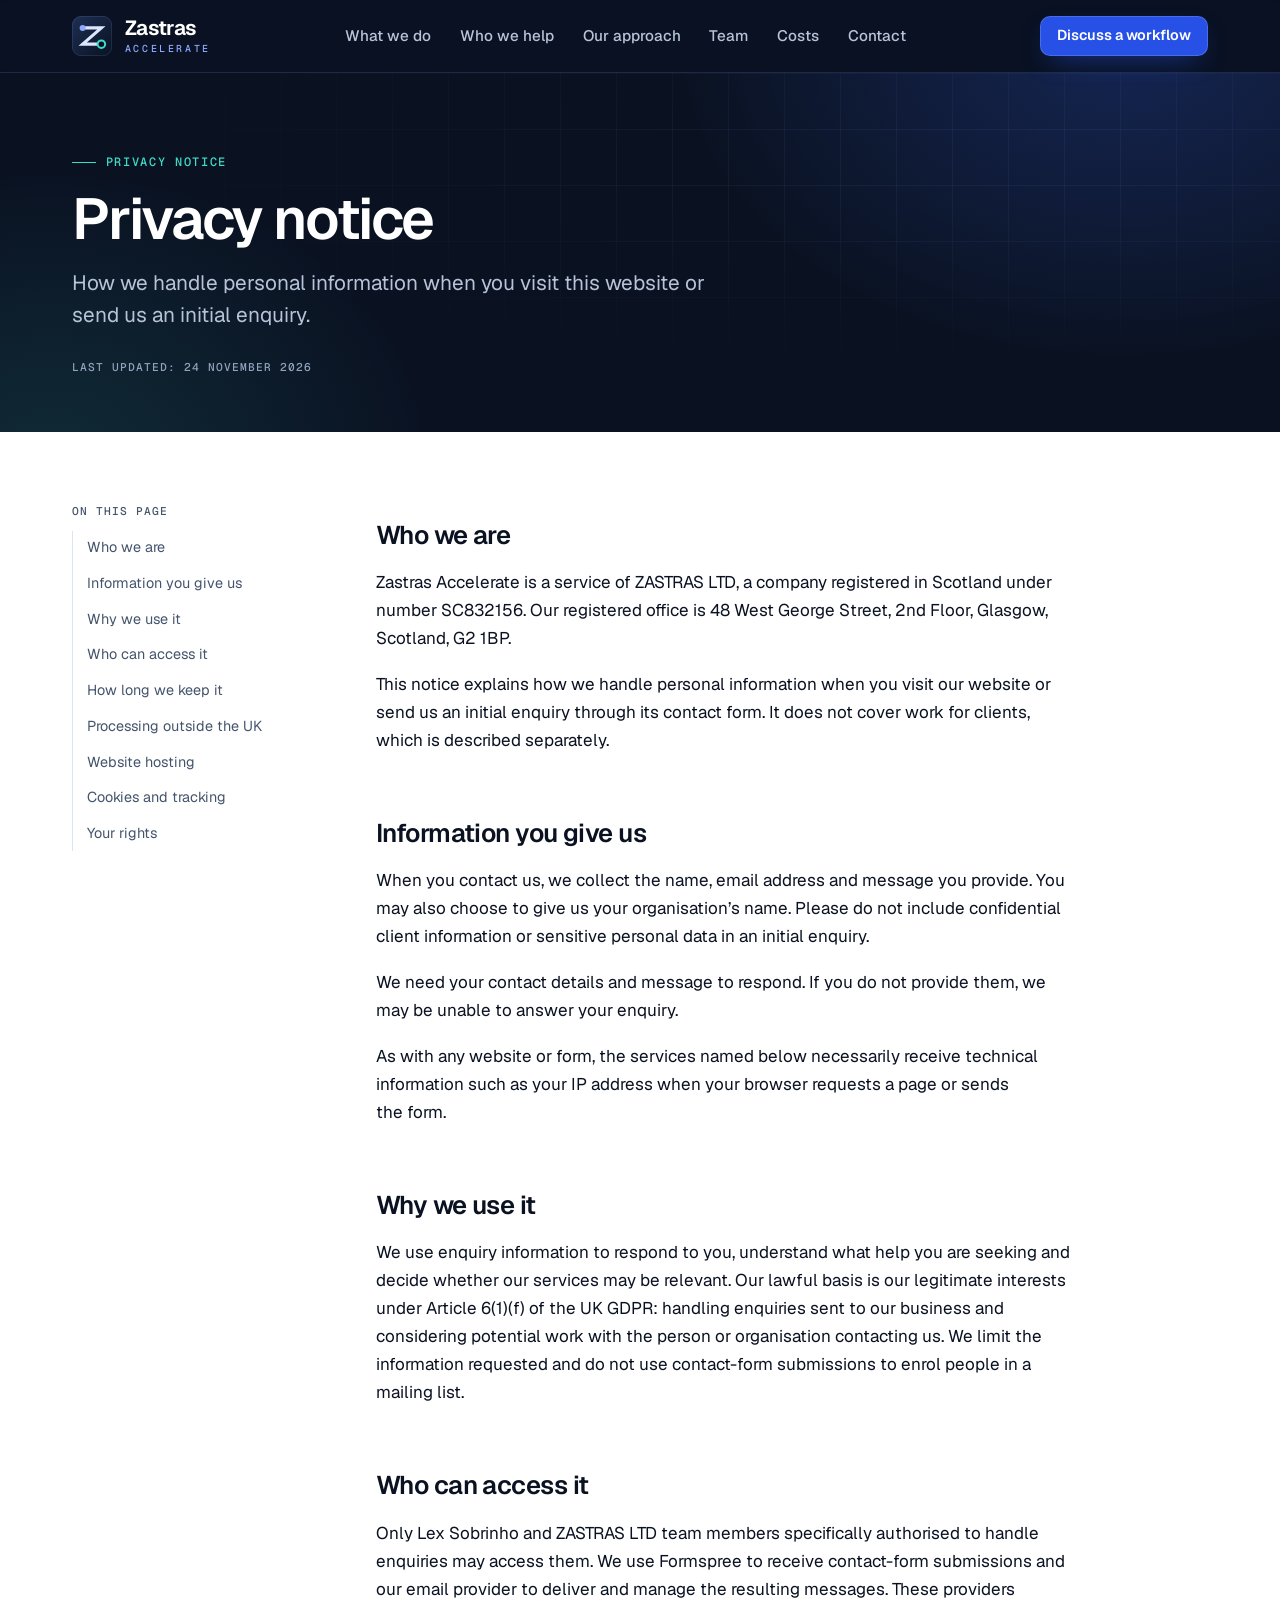
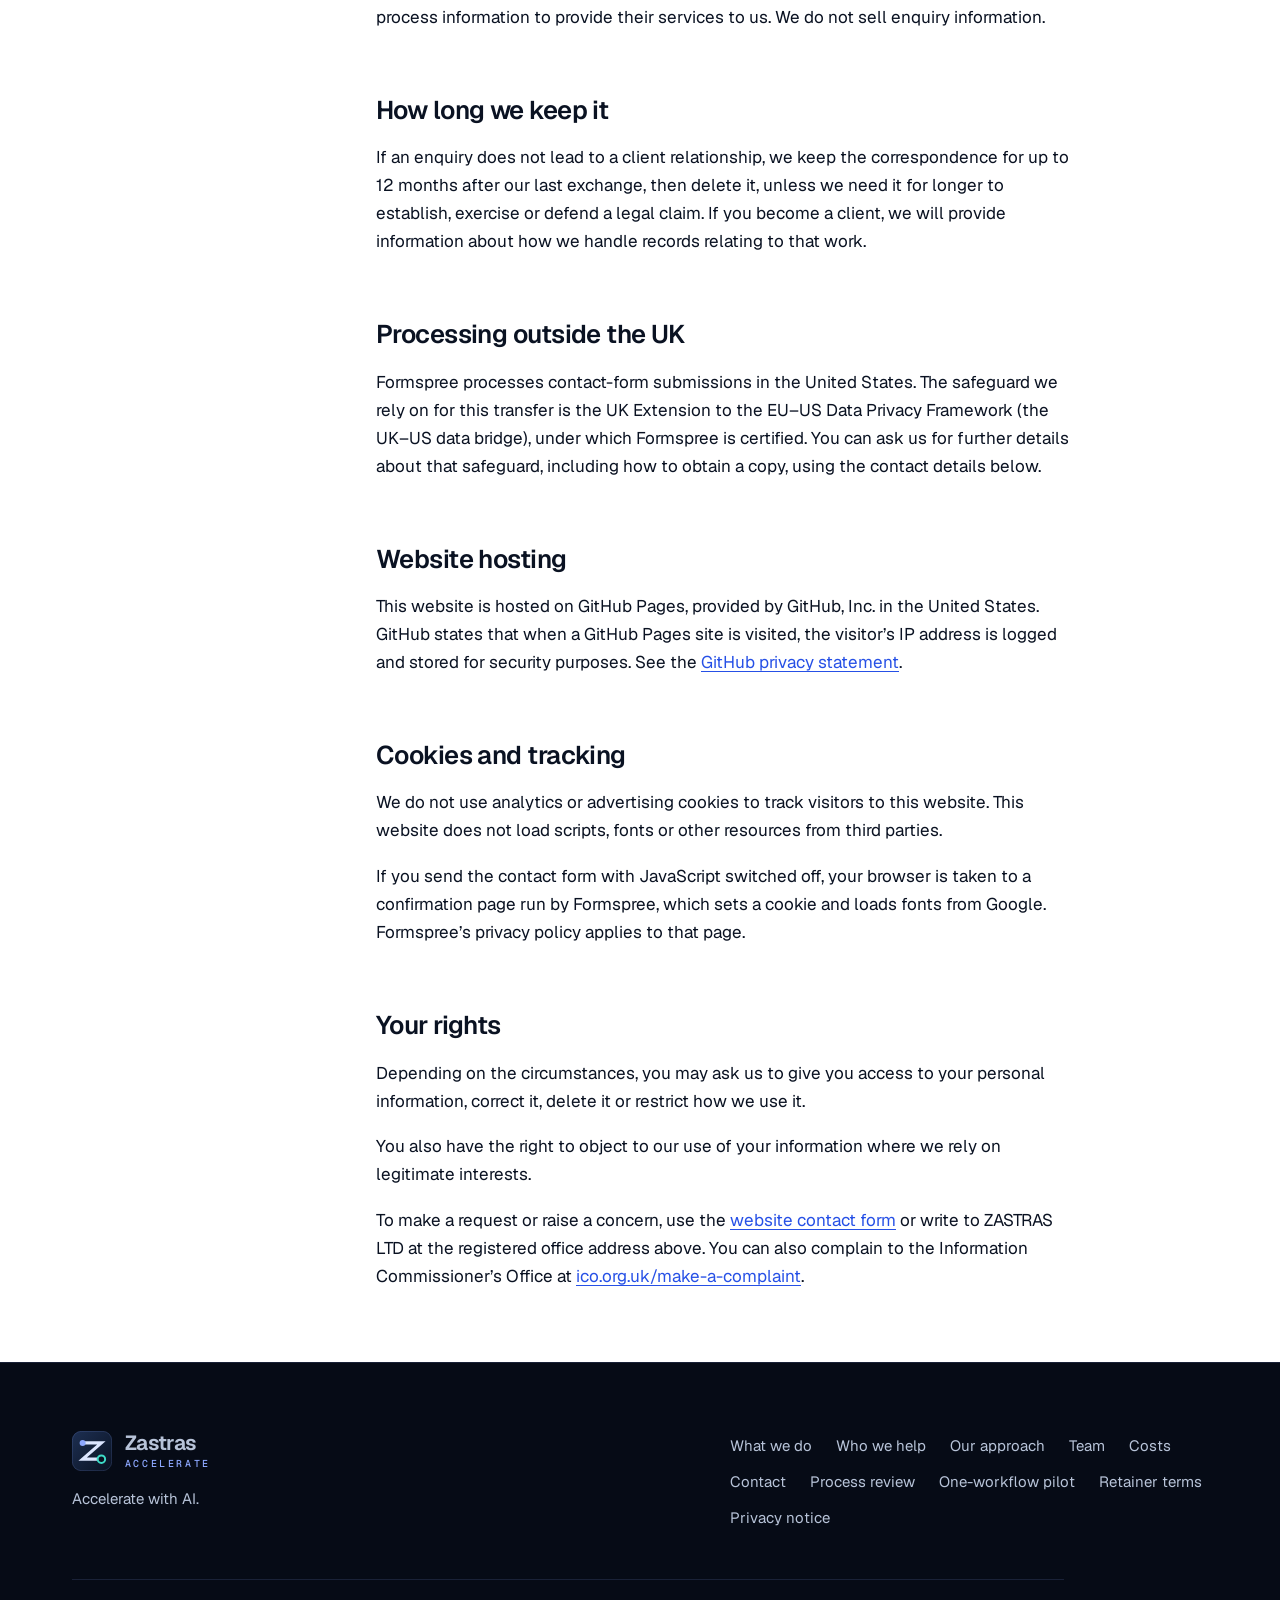
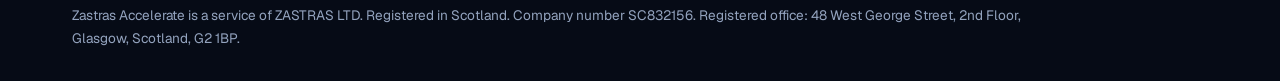
==== commit b7ea949f: "Make the site indexable and improve its SEO foundations Indexing - Remove the three PREVIEW-NOINDEX " ====
--- a/site/privacy/index.html
+++ b/site/privacy/index.html
@@ -6,9 +6,6 @@
   <title>Privacy notice | Zastras Accelerate</title>
   <meta name="description" content="How ZASTRAS LTD, trading as Zastras Accelerate, handles personal information when you visit this website or send an enquiry.">
   <link rel="canonical" href="https://zastras.uk/privacy/">
-
-  <!-- PREVIEW-NOINDEX: temporary. Delete this line (and its twin in ../index.html) at launch. See docs/CUTOVER.md. -->
-  <meta name="robots" content="noindex, nofollow">
 
   <meta name="referrer" content="strict-origin-when-cross-origin">
   <meta name="theme-color" content="#0a1222">
@@ -89,8 +86,7 @@
         <p class="eyebrow">Privacy notice</p>
         <h1 id="privacy-title">Privacy notice</h1>
         <p class="lead">How we handle personal information when you visit this website or send us an initial enquiry.</p>
-        <p class="label">Last updated: [publication date]</p>
-        <p class="draft-banner" role="note">Draft prepared 23 November 2026. Not yet approved for publication.</p>
+        <p class="label">Last updated: 24 November 2026</p>
       </div>
     </section>
 
@@ -170,6 +166,8 @@
             <li><a href="../#team">Team</a></li>
             <li><a href="../#costs">Costs</a></li>
             <li><a href="../#contact">Contact</a></li>
+            <li><a href="../process-review/">Process review</a></li>
+            <li><a href="../one-workflow-pilot/">One-workflow pilot</a></li>
             <li><a href="../retainer/">Retainer terms</a></li>
             <li><a href="./" aria-current="page">Privacy notice</a></li>
           </ul>
--- a/site/assets/css/main.css
+++ b/site/assets/css/main.css
@@ -663,6 +663,8 @@
 }
 .service h3 { font-size: 1.4rem; letter-spacing: -0.02em; }
 .service p { color: var(--mist); font-size: var(--fs-small); line-height: 1.6; }
+.service .service__more a { color: var(--blue-300); font-weight: 600; }
+.service .service__more a:hover { color: var(--white); }
 .service__out {
   margin-top: auto;
   padding-top: 1.1rem;
